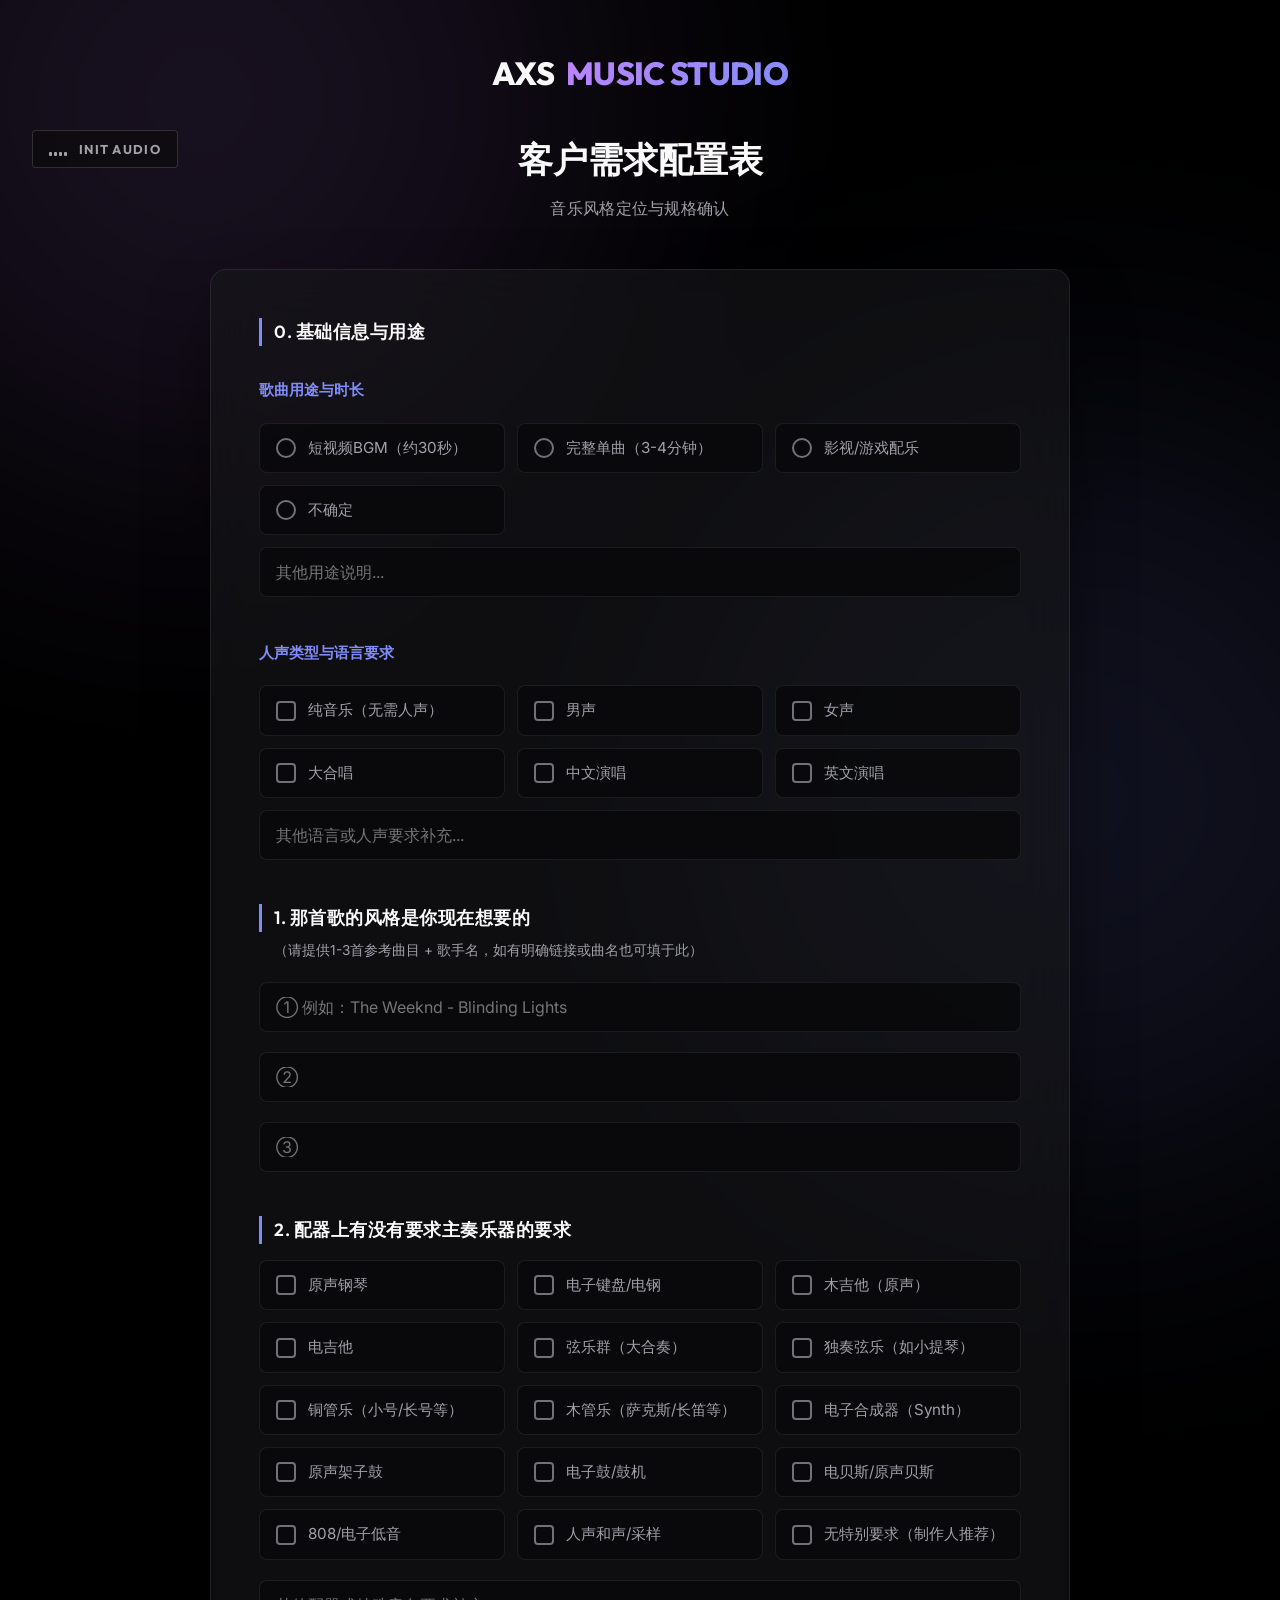
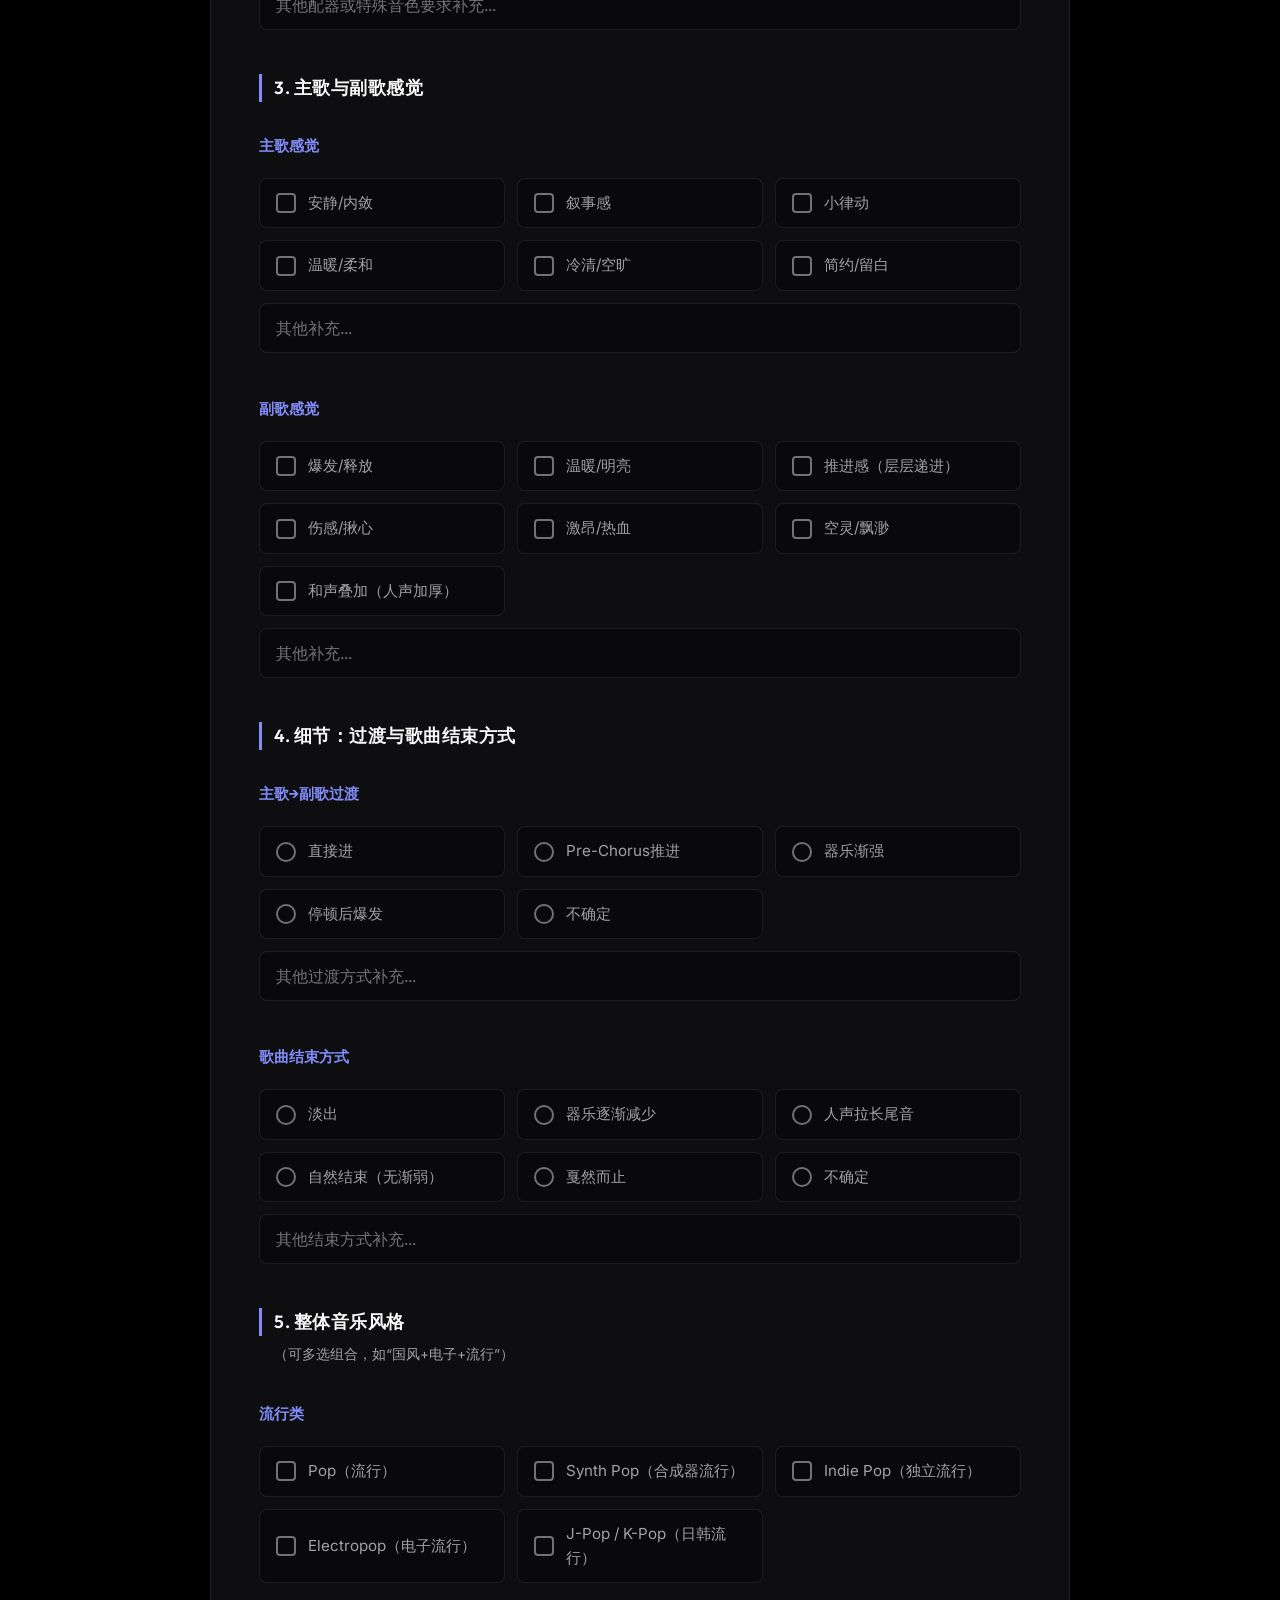
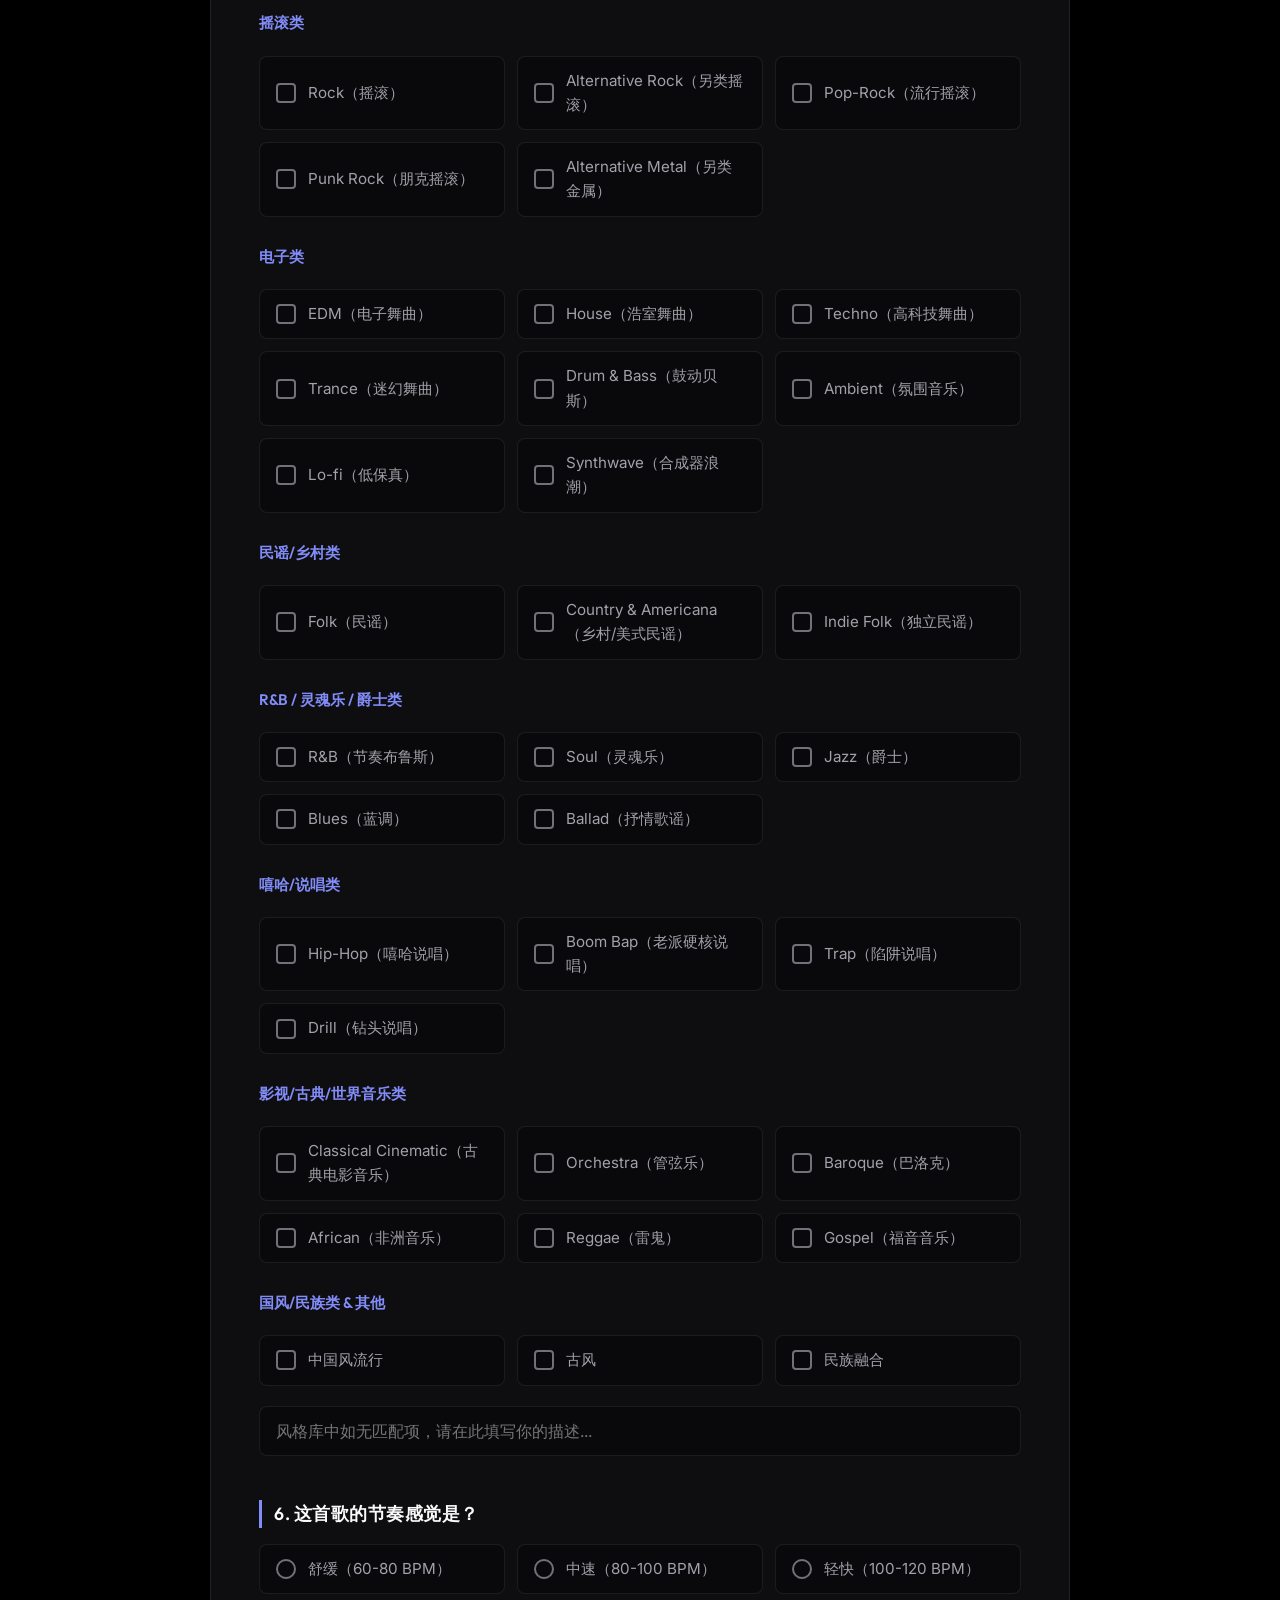
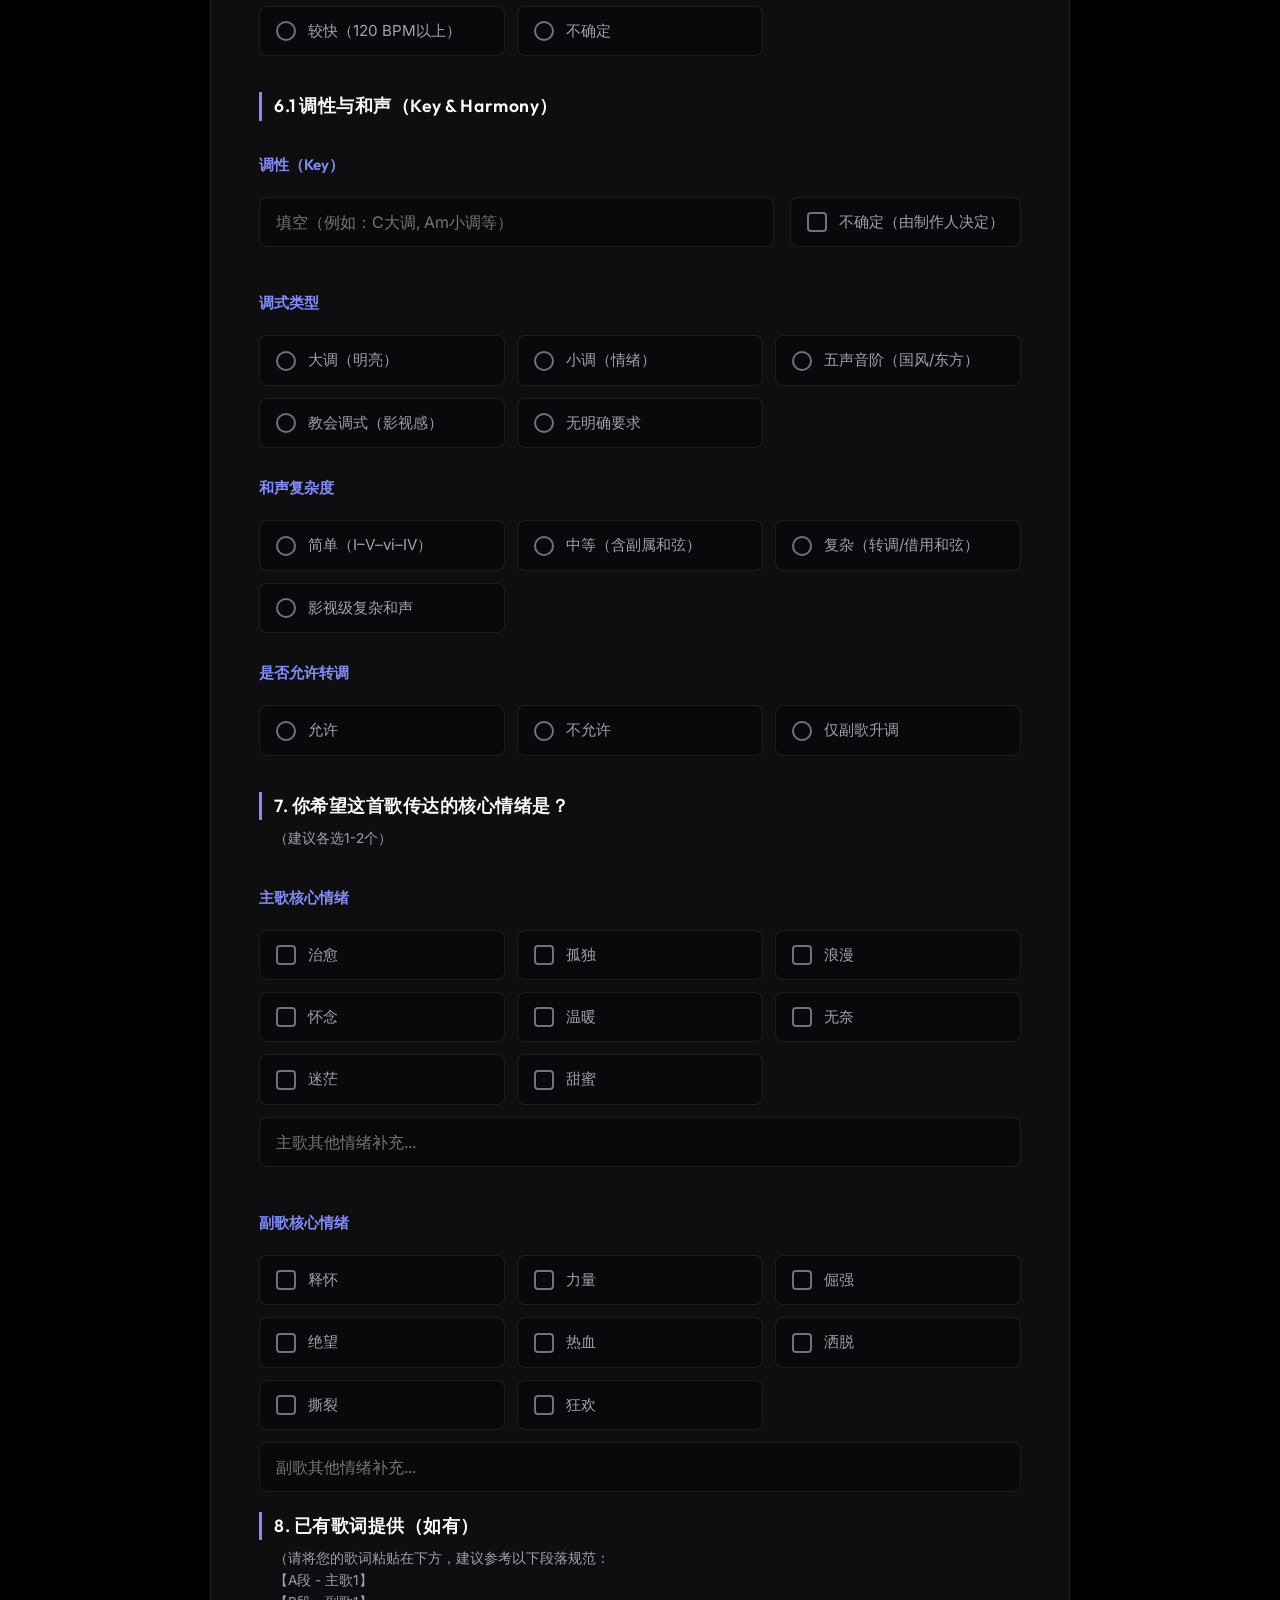
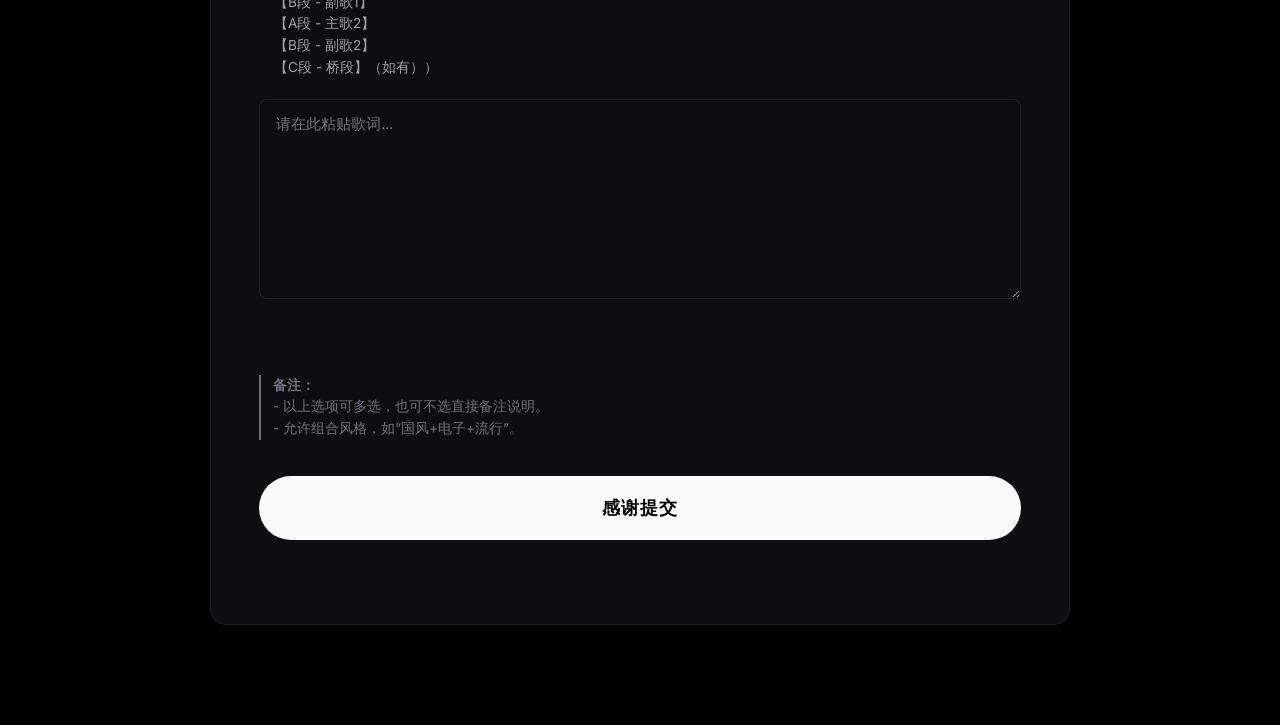
==== AXS_Demand_WebForm/index.html @ 1347c430 "feat(web/engine): full refactor of demand webform with mailto & add reverse engine dashboard" ====
<!DOCTYPE html>
<html lang="zh-CN">
<head>
    <meta charset="UTF-8">
    <meta name="viewport" content="width=device-width, initial-scale=1.0">
    <title>AXS MUSIC STUDIO - 音乐风格定位问卷</title>
    <link rel="preconnect" href="https://fonts.googleapis.com">
    <link rel="preconnect" href="https://fonts.gstatic.com" crossorigin>
    <link href="https://fonts.googleapis.com/css2?family=Inter:wght@300;400;500;600&family=Outfit:wght@300;400;600;800&family=JetBrains+Mono:wght@400;500&display=swap" rel="stylesheet">
    <link rel="stylesheet" href="css/style.css">
</head>
<body>

    <!-- 极客风音频控制中枢 -->
    <div id="audio-controller" class="audio-widget muted">
        <div class="audio-bars">
            <span class="bar"></span>
            <span class="bar"></span>
            <span class="bar"></span>
            <span class="bar"></span>
        </div>
        <div class="audio-text">INIT AUDIO</div>
        <audio id="bgm" loop>
            <source src="assets/audio/BGM.mp3" type="audio/mpeg">
        </audio>
    </div>

    <div class="container">
        <!-- 置顶特效 Logo -->
        <div class="top-logo">AXS <span>MUSIC STUDIO</span></div>

        <header class="form-header">
            <h2>客户需求配置表</h2>
            <p>音乐风格定位与规格确认</p>
        </header>

        <form id="music-questionnaire" class="glass-panel">

            <!-- 0. 基础信息与用途 -->
            <div class="form-group">
                <label class="section-question">0. 基础信息与用途</label>
                
                <div class="sub-category">歌曲用途与时长</div>
                <div class="options-grid">
                    <label class="option-label"><input type="radio" name="usage" value="短视频BGM（约30秒）">短视频BGM（约30秒）</label>
                    <label class="option-label"><input type="radio" name="usage" value="完整流行单曲（3-4分钟）">完整单曲（3-4分钟）</label>
                    <label class="option-label"><input type="radio" name="usage" value="影视/游戏配乐">影视/游戏配乐</label>
                    <label class="option-label"><input type="radio" name="usage" value="不确定">不确定</label>
                </div>
                <input type="text" id="usage_other" placeholder="其他用途说明..." style="margin-bottom: 16px;">

                <div class="sub-category">人声类型与语言要求</div>
                <div class="options-grid">
                    <label class="option-label"><input type="checkbox" name="vocal_type" value="纯音乐（无需人声）">纯音乐（无需人声）</label>
                    <label class="option-label"><input type="checkbox" name="vocal_type" value="男声">男声</label>
                    <label class="option-label"><input type="checkbox" name="vocal_type" value="女声">女声</label>
                    <label class="option-label"><input type="checkbox" name="vocal_type" value="大合唱">大合唱</label>
                    <label class="option-label"><input type="checkbox" name="vocal_type" value="中文演唱">中文演唱</label>
                    <label class="option-label"><input type="checkbox" name="vocal_type" value="英文演唱">英文演唱</label>
                </div>
                <input type="text" id="vocal_other" placeholder="其他语言或人声要求补充...">
            </div>

            <!-- 1. 参考曲目 (想要的风格) -->
            <div class="form-group">
                <label class="section-question">1. 那首歌的风格是你现在想要的</label>
                <div class="question-subtext">（请提供1-3首参考曲目 + 歌手名，如有明确链接或曲名也可填于此）</div>
                <input type="text" id="ref_style_1" placeholder="① 例如：The Weeknd - Blinding Lights">
                <input type="text" id="ref_style_2" placeholder="②">
                <input type="text" id="ref_style_3" placeholder="③">
            </div>

            <!-- 2. 主奏乐器 -->
            <div class="form-group">
                <label class="section-question">2. 配器上有没有要求主奏乐器的要求</label>
                <div class="options-grid">
                    <label class="option-label"><input type="checkbox" name="instrument" value="原声钢琴">原声钢琴</label>
                    <label class="option-label"><input type="checkbox" name="instrument" value="电子键盘/电钢">电子键盘/电钢</label>
                    <label class="option-label"><input type="checkbox" name="instrument" value="木吉他（原声）">木吉他（原声）</label>
                    <label class="option-label"><input type="checkbox" name="instrument" value="电吉他">电吉他</label>
                    <label class="option-label"><input type="checkbox" name="instrument" value="弦乐群（大合奏）">弦乐群（大合奏）</label>
                    <label class="option-label"><input type="checkbox" name="instrument" value="独奏弦乐（如小提琴）">独奏弦乐（如小提琴）</label>
                    <label class="option-label"><input type="checkbox" name="instrument" value="铜管乐（小号/长号等）">铜管乐（小号/长号等）</label>
                    <label class="option-label"><input type="checkbox" name="instrument" value="木管乐（萨克斯/长笛等）">木管乐（萨克斯/长笛等）</label>
                    <label class="option-label"><input type="checkbox" name="instrument" value="电子合成器（Synth）">电子合成器（Synth）</label>
                    <label class="option-label"><input type="checkbox" name="instrument" value="原声架子鼓">原声架子鼓</label>
                    <label class="option-label"><input type="checkbox" name="instrument" value="电子鼓/鼓机">电子鼓/鼓机</label>
                    <label class="option-label"><input type="checkbox" name="instrument" value="电贝斯/原声贝斯">电贝斯/原声贝斯</label>
                    <label class="option-label"><input type="checkbox" name="instrument" value="808/电子低音">808/电子低音</label>
                    <label class="option-label"><input type="checkbox" name="instrument" value="人声和声/采样">人声和声/采样</label>
                    <label class="option-label"><input type="checkbox" name="instrument" value="无特别要求（制作人推荐）">无特别要求（制作人推荐）</label>
                </div>
                <input type="text" id="instrument_other" placeholder="其他配器或特殊音色要求补充..." style="margin-top: 8px;">
            </div>

            <!-- 3. 结构与段落处理 -->
            <div class="form-group">
                <label class="section-question">3. 主歌与副歌感觉</label>
                
                <div class="sub-category">主歌感觉</div>
                <div class="options-grid">
                    <label class="option-label"><input type="checkbox" name="verse_vibe" value="安静/内敛">安静/内敛</label>
                    <label class="option-label"><input type="checkbox" name="verse_vibe" value="叙事感">叙事感</label>
                    <label class="option-label"><input type="checkbox" name="verse_vibe" value="小律动">小律动</label>
                    <label class="option-label"><input type="checkbox" name="verse_vibe" value="温暖/柔和">温暖/柔和</label>
                    <label class="option-label"><input type="checkbox" name="verse_vibe" value="冷清/空旷">冷清/空旷</label>
                    <label class="option-label"><input type="checkbox" name="verse_vibe" value="简约/留白">简约/留白</label>
                </div>
                <input type="text" id="verse_other" placeholder="其他补充..." style="margin-bottom: 16px;">

                <div class="sub-category">副歌感觉</div>
                <div class="options-grid">
                    <label class="option-label"><input type="checkbox" name="chorus_vibe" value="爆发/释放">爆发/释放</label>
                    <label class="option-label"><input type="checkbox" name="chorus_vibe" value="温暖/明亮">温暖/明亮</label>
                    <label class="option-label"><input type="checkbox" name="chorus_vibe" value="推进感（层层递进）">推进感（层层递进）</label>
                    <label class="option-label"><input type="checkbox" name="chorus_vibe" value="伤感/揪心">伤感/揪心</label>
                    <label class="option-label"><input type="checkbox" name="chorus_vibe" value="激昂/热血">激昂/热血</label>
                    <label class="option-label"><input type="checkbox" name="chorus_vibe" value="空灵/飘渺">空灵/飘渺</label>
                    <label class="option-label"><input type="checkbox" name="chorus_vibe" value="和声叠加（人声加厚）">和声叠加（人声加厚）</label>
                </div>
                <input type="text" id="chorus_other" placeholder="其他补充...">
            </div>

            <!-- 4. 过渡与结束方式 -->
            <div class="form-group">
                <label class="section-question">4. 细节：过渡与歌曲结束方式</label>
                
                <div class="sub-category">主歌→副歌过渡</div>
                <div class="options-grid">
                    <label class="option-label"><input type="radio" name="transition_vibe" value="直接进">直接进</label>
                    <label class="option-label"><input type="radio" name="transition_vibe" value="Pre-Chorus推进">Pre-Chorus推进</label>
                    <label class="option-label"><input type="radio" name="transition_vibe" value="器乐渐强">器乐渐强</label>
                    <label class="option-label"><input type="radio" name="transition_vibe" value="停顿后爆发">停顿后爆发</label>
                    <label class="option-label"><input type="radio" name="transition_vibe" value="不确定">不确定</label>
                </div>
                <input type="text" id="transition_other" placeholder="其他过渡方式补充..." style="margin-bottom: 16px;">

                <div class="sub-category">歌曲结束方式</div>
                <div class="options-grid">
                    <label class="option-label"><input type="radio" name="ending_vibe" value="淡出">淡出</label>
                    <label class="option-label"><input type="radio" name="ending_vibe" value="器乐逐渐减少">器乐逐渐减少</label>
                    <label class="option-label"><input type="radio" name="ending_vibe" value="人声拉长尾音">人声拉长尾音</label>
                    <label class="option-label"><input type="radio" name="ending_vibe" value="自然结束（无渐弱）">自然结束（无渐弱）</label>
                    <label class="option-label"><input type="radio" name="ending_vibe" value="戛然而止">戛然而止</label>
                    <label class="option-label"><input type="radio" name="ending_vibe" value="不确定">不确定</label>
                </div>
                <input type="text" id="ending_other" placeholder="其他结束方式补充...">
            </div>



            <!-- 5. 整体音乐风格 -->
            <div class="form-group">
                <label class="section-question">5. 整体音乐风格</label>
                <div class="question-subtext">（可多选组合，如“国风+电子+流行”）</div>
                
                <div class="sub-category">流行类</div>
                <div class="options-grid">
                    <label class="option-label"><input type="checkbox" name="genre" value="Pop（流行）">Pop（流行）</label>
                    <label class="option-label"><input type="checkbox" name="genre" value="Synth Pop（合成器流行）">Synth Pop（合成器流行）</label>
                    <label class="option-label"><input type="checkbox" name="genre" value="Indie Pop（独立流行）">Indie Pop（独立流行）</label>
                    <label class="option-label"><input type="checkbox" name="genre" value="Electropop（电子流行）">Electropop（电子流行）</label>
                    <label class="option-label"><input type="checkbox" name="genre" value="J-Pop / K-Pop（日韩流行）">J-Pop / K-Pop（日韩流行）</label>
                </div>

                <div class="sub-category">摇滚类</div>
                <div class="options-grid">
                    <label class="option-label"><input type="checkbox" name="genre" value="Rock（摇滚）">Rock（摇滚）</label>
                    <label class="option-label"><input type="checkbox" name="genre" value="Alternative Rock（另类摇滚）">Alternative Rock（另类摇滚）</label>
                    <label class="option-label"><input type="checkbox" name="genre" value="Pop-Rock（流行摇滚）">Pop-Rock（流行摇滚）</label>
                    <label class="option-label"><input type="checkbox" name="genre" value="Punk Rock（朋克摇滚）">Punk Rock（朋克摇滚）</label>
                    <label class="option-label"><input type="checkbox" name="genre" value="Alternative Metal（另类金属）">Alternative Metal（另类金属）</label>
                </div>

                <div class="sub-category">电子类</div>
                <div class="options-grid">
                    <label class="option-label"><input type="checkbox" name="genre" value="EDM（电子舞曲）">EDM（电子舞曲）</label>
                    <label class="option-label"><input type="checkbox" name="genre" value="House（浩室舞曲）">House（浩室舞曲）</label>
                    <label class="option-label"><input type="checkbox" name="genre" value="Techno（高科技舞曲）">Techno（高科技舞曲）</label>
                    <label class="option-label"><input type="checkbox" name="genre" value="Trance（迷幻舞曲）">Trance（迷幻舞曲）</label>
                    <label class="option-label"><input type="checkbox" name="genre" value="Drum & Bass（鼓动贝斯）">Drum & Bass（鼓动贝斯）</label>
                    <label class="option-label"><input type="checkbox" name="genre" value="Ambient（氛围音乐）">Ambient（氛围音乐）</label>
                    <label class="option-label"><input type="checkbox" name="genre" value="Lo-fi（低保真）">Lo-fi（低保真）</label>
                    <label class="option-label"><input type="checkbox" name="genre" value="Synthwave（合成器浪潮）">Synthwave（合成器浪潮）</label>
                </div>

                <div class="sub-category">民谣/乡村类</div>
                <div class="options-grid">
                    <label class="option-label"><input type="checkbox" name="genre" value="Folk（民谣）">Folk（民谣）</label>
                    <label class="option-label"><input type="checkbox" name="genre" value="Country & Americana（乡村/美式民谣）">Country & Americana（乡村/美式民谣）</label>
                    <label class="option-label"><input type="checkbox" name="genre" value="Indie Folk（独立民谣）">Indie Folk（独立民谣）</label>
                </div>

                <div class="sub-category">R&B / 灵魂乐 / 爵士类</div>
                <div class="options-grid">
                    <label class="option-label"><input type="checkbox" name="genre" value="R&B（节奏布鲁斯）">R&B（节奏布鲁斯）</label>
                    <label class="option-label"><input type="checkbox" name="genre" value="Soul（灵魂乐）">Soul（灵魂乐）</label>
                    <label class="option-label"><input type="checkbox" name="genre" value="Jazz（爵士）">Jazz（爵士）</label>
                    <label class="option-label"><input type="checkbox" name="genre" value="Blues（蓝调）">Blues（蓝调）</label>
                    <label class="option-label"><input type="checkbox" name="genre" value="Ballad（抒情歌谣）">Ballad（抒情歌谣）</label>
                </div>

                <div class="sub-category">嘻哈/说唱类</div>
                <div class="options-grid">
                    <label class="option-label"><input type="checkbox" name="genre" value="Hip-Hop（嘻哈说唱）">Hip-Hop（嘻哈说唱）</label>
                    <label class="option-label"><input type="checkbox" name="genre" value="Boom Bap（老派硬核说唱）">Boom Bap（老派硬核说唱）</label>
                    <label class="option-label"><input type="checkbox" name="genre" value="Trap（陷阱说唱）">Trap（陷阱说唱）</label>
                    <label class="option-label"><input type="checkbox" name="genre" value="Drill（钻头说唱）">Drill（钻头说唱）</label>
                </div>

                <div class="sub-category">影视/古典/世界音乐类</div>
                <div class="options-grid">
                    <label class="option-label"><input type="checkbox" name="genre" value="Classical Cinematic（古典电影音乐）">Classical Cinematic（古典电影音乐）</label>
                    <label class="option-label"><input type="checkbox" name="genre" value="Orchestra（管弦乐）">Orchestra（管弦乐）</label>
                    <label class="option-label"><input type="checkbox" name="genre" value="Baroque（巴洛克）">Baroque（巴洛克）</label>
                    <label class="option-label"><input type="checkbox" name="genre" value="African（非洲音乐）">African（非洲音乐）</label>
                    <label class="option-label"><input type="checkbox" name="genre" value="Reggae（雷鬼）">Reggae（雷鬼）</label>
                    <label class="option-label"><input type="checkbox" name="genre" value="Gospel（福音音乐）">Gospel（福音音乐）</label>
                </div>

                <div class="sub-category">国风/民族类 & 其他</div>
                <div class="options-grid">
                    <label class="option-label"><input type="checkbox" name="genre" value="中国风流行">中国风流行</label>
                    <label class="option-label"><input type="checkbox" name="genre" value="古风">古风</label>
                    <label class="option-label"><input type="checkbox" name="genre" value="民族融合">民族融合</label>
                </div>
                <input type="text" id="genre_other" placeholder="风格库中如无匹配项，请在此填写你的描述..." style="margin-top: 8px;">
            </div>

            <!-- 6. 节奏感觉 -->
            <div class="form-group">
                <label class="section-question">6. 这首歌的节奏感觉是？</label>
                <div class="options-grid">
                    <label class="option-label"><input type="radio" name="tempo" value="舒缓（60-80 BPM）">舒缓（60-80 BPM）</label>
                    <label class="option-label"><input type="radio" name="tempo" value="中速（80-100 BPM）">中速（80-100 BPM）</label>
                    <label class="option-label"><input type="radio" name="tempo" value="轻快（100-120 BPM）">轻快（100-120 BPM）</label>
                    <label class="option-label"><input type="radio" name="tempo" value="较快（120 BPM以上）">较快（120 BPM以上）</label>
                    <label class="option-label"><input type="radio" name="tempo" value="不确定">不确定</label>
                </div>
            </div>

            <!-- 6.1 调性与和声 -->
            <div class="form-group">
                <label class="section-question">6.1 调性与和声（Key & Harmony）</label>
                
                <div class="sub-category">调性（Key）</div>
                <div style="display: flex; gap: 16px; align-items: center; margin-bottom: 16px; flex-wrap: wrap;">
                    <input type="text" id="key_input" placeholder="填空（例如：C大调, Am小调等）" style="flex: 1; min-width: 200px; margin-bottom: 0;">
                    <label class="option-label" style="margin-bottom: 0; white-space: nowrap;"><input type="checkbox" id="key_unknown" value="不确定（由制作人决定）">不确定（由制作人决定）</label>
                </div>

                <div class="sub-category">调式类型</div>
                <div class="options-grid">
                    <label class="option-label"><input type="radio" name="mode_type" value="大调（明亮）">大调（明亮）</label>
                    <label class="option-label"><input type="radio" name="mode_type" value="小调（情绪）">小调（情绪）</label>
                    <label class="option-label"><input type="radio" name="mode_type" value="五声音阶（国风/东方）">五声音阶（国风/东方）</label>
                    <label class="option-label"><input type="radio" name="mode_type" value="教会调式（影视感）">教会调式（影视感）</label>
                    <label class="option-label"><input type="radio" name="mode_type" value="无明确要求">无明确要求</label>
                </div>

                <div class="sub-category">和声复杂度</div>
                <div class="options-grid">
                    <label class="option-label"><input type="radio" name="harmony_complex" value="简单（I–V–vi–IV）">简单（I–V–vi–IV）</label>
                    <label class="option-label"><input type="radio" name="harmony_complex" value="中等（含副属和弦）">中等（含副属和弦）</label>
                    <label class="option-label"><input type="radio" name="harmony_complex" value="复杂（转调/借用和弦）">复杂（转调/借用和弦）</label>
                    <label class="option-label"><input type="radio" name="harmony_complex" value="影视级复杂和声">影视级复杂和声</label>
                </div>

                <div class="sub-category">是否允许转调</div>
                <div class="options-grid">
                    <label class="option-label"><input type="radio" name="modulation" value="允许">允许</label>
                    <label class="option-label"><input type="radio" name="modulation" value="不允许">不允许</label>
                    <label class="option-label"><input type="radio" name="modulation" value="仅副歌升调">仅副歌升调</label>
                </div>
            </div>

            <!-- 7. 核心情绪 -->
            <div class="form-group">
                <label class="section-question">7. 你希望这首歌传达的核心情绪是？</label>
                <div class="question-subtext">（建议各选1-2个）</div>
                
                <div class="sub-category">主歌核心情绪</div>
                <div class="options-grid">
                    <label class="option-label"><input type="checkbox" name="verse_emotion" value="治愈">治愈</label>
                    <label class="option-label"><input type="checkbox" name="verse_emotion" value="孤独">孤独</label>
                    <label class="option-label"><input type="checkbox" name="verse_emotion" value="浪漫">浪漫</label>
                    <label class="option-label"><input type="checkbox" name="verse_emotion" value="怀念">怀念</label>
                    <label class="option-label"><input type="checkbox" name="verse_emotion" value="温暖">温暖</label>
                    <label class="option-label"><input type="checkbox" name="verse_emotion" value="无奈">无奈</label>
                    <label class="option-label"><input type="checkbox" name="verse_emotion" value="迷茫">迷茫</label>
                    <label class="option-label"><input type="checkbox" name="verse_emotion" value="甜蜜">甜蜜</label>
                </div>
                <input type="text" id="verse_emotion_other" placeholder="主歌其他情绪补充..." style="margin-bottom: 16px;">

                <div class="sub-category">副歌核心情绪</div>
                <div class="options-grid">
                    <label class="option-label"><input type="checkbox" name="chorus_emotion" value="释怀">释怀</label>
                    <label class="option-label"><input type="checkbox" name="chorus_emotion" value="力量">力量</label>
                    <label class="option-label"><input type="checkbox" name="chorus_emotion" value="倔强">倔强</label>
                    <label class="option-label"><input type="checkbox" name="chorus_emotion" value="绝望">绝望</label>
                    <label class="option-label"><input type="checkbox" name="chorus_emotion" value="热血">热血</label>
                    <label class="option-label"><input type="checkbox" name="chorus_emotion" value="洒脱">洒脱</label>
                    <label class="option-label"><input type="checkbox" name="chorus_emotion" value="撕裂">撕裂</label>
                    <label class="option-label"><input type="checkbox" name="chorus_emotion" value="狂欢">狂欢</label>
                </div>
                <input type="text" id="chorus_emotion_other" placeholder="副歌其他情绪补充...">
            
            <!-- 8. 提供歌词 -->
            <div class="form-group">
                <label class="section-question">8. 已有歌词提供（如有）</label>
                <div class="question-subtext">
                    （请将您的歌词粘贴在下方，建议参考以下段落规范：<br>
                    【A段 - 主歌1】<br>
                    【B段 - 副歌1】<br>
                    【A段 - 主歌2】<br>
                    【B段 - 副歌2】<br>
                    【C段 - 桥段】（如有））
                </div>
                <textarea id="lyrics_full" placeholder="请在此粘贴歌词..." style="width: 100%; background: var(--surface-light); border: 1px solid var(--hairline); color: var(--text-primary); padding: 12px 16px; border-radius: 8px; margin-bottom: 12px; font-family: inherit; font-size: 0.95rem; resize: vertical; min-height: 200px; line-height: 1.6;"></textarea>
            </div>



            <!-- 备注说明文字 -->
            <div style="font-size: 0.85rem; color: var(--text-muted); margin-top: 16px; border-left: 2px solid var(--text-muted); padding-left: 12px;">
                <strong>备注：</strong><br>
                - 以上选项可多选，也可不选直接备注说明。<br>
                - 允许组合风格，如“国风+电子+流行”。
            </div>

            <!-- 输出区域 -->
            <button type="button" class="submit-btn" onclick="submitForm()">感谢提交</button>
            
            <div class="output-console" id="console">
                <div class="console-header">
                    <div class="console-title">REQUIREMENT_DATA.md</div>
                    <button type="button" class="copy-btn" onclick="copyToClipboard()">COPY DATA</button>
                </div>
                <div class="console-code" id="codeOutput"></div>
            </div>
            
        </form>
    </div>

    <script src="js/app.js"></script>
</body>
</html>
---- AXS_Demand_WebForm/css/style.css ----
:root {
            /* AXS Cinematic Dark Theme Tokens */
            --canvas: #09090b;
            --canvas-deep: #000000;
            --surface-card: rgba(24, 24, 27, 0.6);
            --surface-input: rgba(9, 9, 11, 0.8);
            
            --accent: #818cf8;
            --accent-glow: rgba(129, 140, 248, 0.2);
            --accent-gradient: linear-gradient(135deg, #c084fc, #818cf8);
            
            --text-primary: #fafafa;
            --text-secondary: #a1a1aa;
            --text-muted: #71717a;
            
            --hairline: rgba(255, 255, 255, 0.08);
            --hairline-strong: rgba(255, 255, 255, 0.15);
            
            --radius-md: 8px;
            --radius-lg: 16px;
            --radius-pill: 9999px;
            
            --font-display: 'Outfit', sans-serif;
            --font-body: 'Inter', sans-serif;
            --font-mono: 'JetBrains Mono', monospace;
        }

        * { box-sizing: border-box; margin: 0; padding: 0; }

        body {
            background-color: var(--canvas-deep);
            color: var(--text-primary);
            font-family: var(--font-body);
            line-height: 1.6;
            min-height: 100vh;
            display: flex;
            flex-direction: column;
            align-items: center;
            position: relative;
            margin: 0;
            padding: 48px 20px 100px 20px;
            overflow-x: hidden;
        }

        /* 置顶特效 Logo */
        .top-logo {
            font-family: var(--font-display);
            font-size: 2rem;
            font-weight: 800;
            color: var(--text-primary);
            letter-spacing: -0.02em;
            display: flex;
            align-items: center;
            justify-content: center;
            gap: 12px;
            margin-bottom: 32px;
            cursor: default;
            position: relative;
            animation: subtle-glitch 5s infinite;
        }
        
        @keyframes subtle-glitch {
            0%, 90%, 100% { text-shadow: 0 0 0 rgba(0,255,255,0), 0 0 0 rgba(255,0,0,0); transform: translate(0, 0); }
            92% { text-shadow: 2px 0 0 rgba(0,255,255,0.7), -2px 0 0 rgba(255,0,0,0.7); transform: translate(-1px, 0); }
            95% { text-shadow: -2px 0 0 rgba(0,255,255,0.7), 2px 0 0 rgba(255,0,0,0.7); transform: translate(1px, 0); }
            98% { text-shadow: 2px 0 0 rgba(0,255,255,0.7), -2px 0 0 rgba(255,0,0,0.7); transform: translate(-1px, 0); }
        }

        .top-logo span {
            background: var(--accent-gradient);
            -webkit-background-clip: text;
            -webkit-text-fill-color: transparent;
        }

        /* 赛博极光背景氛围装饰 */
        body::before, body::after {
            content: '';
            position: fixed;
            width: 800px;
            height: 800px;
            border-radius: 50%;
            filter: blur(140px);
            z-index: 0;
            opacity: 0.12;
            pointer-events: none;
        }
        body::before {
            top: -300px; left: -200px;
            background: #c084fc;
        }
        body::after {
            bottom: -300px; right: -200px;
            background: #818cf8;
        }

        .container {
            width: 100%;
            max-width: 860px;
            position: relative;
            z-index: 10;
            display: flex;
            flex-direction: column;
        }

        .form-header {
            text-align: center;
            margin-bottom: 48px;
        }
        .form-header h2 {
            font-family: var(--font-display);
            font-size: 2.2rem;
            font-weight: 800;
            margin-bottom: 8px;
            color: var(--text-primary);
        }
        .form-header p {
            color: var(--text-secondary);
            font-size: 1rem;
            letter-spacing: 0.02em;
        }

        .glass-panel {
            background: var(--surface-card);
            backdrop-filter: blur(24px);
            -webkit-backdrop-filter: blur(24px);
            border: 1px solid var(--hairline);
            border-radius: var(--radius-lg);
            padding: 48px;
            box-shadow: 0 32px 64px rgba(0, 0, 0, 0.4);
        }

        .form-group {
            display: flex;
            flex-direction: column;
            gap: 12px;
            margin-bottom: 36px;
        }

        label.section-question {
            font-family: var(--font-display);
            font-size: 1.1rem;
            font-weight: 600;
            color: var(--text-primary);
            letter-spacing: 0.03em;
            display: block;
            border-left: 3px solid var(--accent);
            padding-left: 12px;
            margin-bottom: 4px;
        }
        
        .question-subtext {
            font-size: 0.85rem;
            color: var(--text-secondary);
            margin-left: 15px;
            margin-top: -8px;
            margin-bottom: 8px;
        }

        .sub-category {
            font-family: var(--font-display);
            font-size: 0.95rem;
            color: var(--accent);
            margin-top: 16px;
            margin-bottom: 8px;
            font-weight: 600;
        }

        input[type="text"] {
            background: var(--surface-input);
            border: 1px solid var(--hairline);
            color: var(--text-primary);
            font-family: var(--font-body);
            font-size: 1rem;
            padding: 14px 16px;
            border-radius: var(--radius-md);
            outline: none;
            transition: all 0.2s ease;
            width: 100%;
            margin-bottom: 8px;
        }
        input[type="text"]:focus {
            border-color: var(--accent);
            box-shadow: 0 0 0 3px var(--accent-glow);
            background: #000;
        }

        /* Checkbox & Radio Grid */
        .options-grid {
            display: grid;
            grid-template-columns: repeat(auto-fill, minmax(200px, 1fr));
            gap: 12px;
        }

        .option-label {
            display: flex;
            align-items: center;
            gap: 12px;
            background: var(--surface-input);
            padding: 12px 16px;
            border-radius: var(--radius-md);
            border: 1px solid var(--hairline);
            cursor: pointer;
            transition: all 0.2s ease;
            color: var(--text-secondary);
            font-size: 0.95rem;
            user-select: none;
        }
        .option-label:hover {
            border-color: var(--hairline-strong);
            background: rgba(255,255,255,0.05);
            color: var(--text-primary);
        }
        .option-label input[type="checkbox"],
        .option-label input[type="radio"] {
            appearance: none;
            width: 20px;
            height: 20px;
            border: 2px solid var(--text-muted);
            border-radius: 4px;
            background: transparent;
            cursor: pointer;
            position: relative;
            transition: all 0.2s ease;
            flex-shrink: 0;
        }
        .option-label input[type="radio"] {
            border-radius: 50%;
        }
        .option-label input:checked {
            border-color: var(--accent);
            background: var(--accent);
            box-shadow: 0 0 10px var(--accent-glow);
        }
        .option-label input[type="checkbox"]:checked::after {
            content: '✓';
            position: absolute;
            color: var(--canvas-deep);
            font-size: 14px;
            font-weight: 800;
            top: 50%; left: 50%;
            transform: translate(-50%, -50%);
        }
        .option-label input[type="radio"]:checked::after {
            content: '';
            position: absolute;
            width: 8px; height: 8px;
            background: var(--canvas-deep);
            border-radius: 50%;
            top: 50%; left: 50%;
            transform: translate(-50%, -50%);
        }
        /* 当选中时，label本身的样式变亮 */
        .option-label:has(input:checked) {
            border-color: var(--accent);
            background: rgba(129, 140, 248, 0.05);
            color: var(--text-primary);
            font-weight: 500;
        }

        .submit-btn {
            width: 100%;
            background: var(--text-primary);
            color: var(--canvas-deep);
            font-family: var(--font-display);
            font-size: 1.1rem;
            font-weight: 600;
            text-transform: uppercase;
            letter-spacing: 0.05em;
            padding: 20px;
            border: none;
            border-radius: var(--radius-pill);
            cursor: pointer;
            transition: all 0.3s ease;
            margin-top: 24px;
        }
        .submit-btn:hover {
            transform: translateY(-2px);
            box-shadow: 0 10px 20px rgba(255, 255, 255, 0.1);
        }

        .output-console {
            margin-top: 32px;
            background: var(--canvas-deep);
            border: 1px solid var(--hairline-strong);
            border-radius: var(--radius-md);
            overflow: hidden;
            display: none;
            opacity: 0;
            transform: translateY(10px);
            transition: all 0.4s cubic-bezier(0.16, 1, 0.3, 1);
        }
        .output-console.visible {
            display: block;
            opacity: 1;
            transform: translateY(0);
        }

        .console-header {
            background: rgba(255,255,255,0.02);
            border-bottom: 1px solid var(--hairline);
            padding: 12px 16px;
            display: flex;
            justify-content: space-between;
            align-items: center;
        }
        .console-title {
            font-family: var(--font-mono);
            font-size: 0.8rem;
            color: var(--text-secondary);
            display: flex;
            align-items: center;
            gap: 8px;
        }
        .console-title::before {
            content: '';
            display: inline-block;
            width: 8px; height: 8px;
            background: var(--accent);
            border-radius: 50%;
            box-shadow: 0 0 8px var(--accent);
        }
        
        .copy-btn {
            background: transparent;
            border: 1px solid var(--hairline-strong);
            color: var(--text-secondary);
            font-family: var(--font-mono);
            font-size: 0.75rem;
            padding: 6px 12px;
            border-radius: 4px;
            cursor: pointer;
            transition: all 0.2s ease;
        }
        .copy-btn:hover {
            background: var(--text-primary);
            color: var(--canvas-deep);
            border-color: var(--text-primary);
        }

        .console-code {
            padding: 24px;
            font-family: var(--font-mono);
            font-size: 0.9rem;
            color: var(--accent);
            line-height: 1.7;
            white-space: pre-wrap;
            word-wrap: break-word;
        }

        @media (max-width: 768px) {
            body { padding: 24px 16px 80px 16px; }
            .top-logo { font-size: 1.5rem; margin-bottom: 24px; }
            .options-grid { grid-template-columns: 1fr; }
            .form-header h2 { font-size: 2rem; }
            .glass-panel { padding: 24px 16px; }
        }

/* 极客风悬浮音频控件 */
.audio-widget {
    position: fixed;
    top: 130px;
    left: 32px;
    z-index: 100;
    display: flex;
    align-items: center;
    gap: 12px;
    padding: 8px 16px;
    background: rgba(10, 10, 10, 0.6);
    border: 1px solid var(--hairline-strong);
    border-radius: 4px;
    backdrop-filter: blur(10px);
    cursor: pointer;
    transition: all 0.3s ease;
}

.audio-widget:hover {
    border-color: var(--accent);
    box-shadow: 0 0 15px rgba(0, 255, 255, 0.2);
}

.audio-text {
    font-family: var(--font-display);
    font-size: 0.8rem;
    font-weight: 700;
    letter-spacing: 0.1em;
    color: var(--text-secondary);
    transition: color 0.3s ease;
}

.audio-widget:not(.muted) .audio-text {
    color: var(--accent);
    text-shadow: 0 0 8px rgba(0, 255, 255, 0.5);
}

.audio-bars {
    display: flex;
    align-items: flex-end;
    gap: 2px;
    height: 14px;
}

.audio-bars .bar {
    width: 3px;
    height: 4px;
    background-color: var(--text-secondary);
    border-radius: 1px;
    transition: background-color 0.3s ease;
}

.audio-widget:not(.muted) .audio-bars .bar {
    background-color: var(--accent);
    animation: eq-bounce 1s infinite alternate ease-in-out;
}

.audio-widget:not(.muted) .audio-bars .bar:nth-child(1) { animation-delay: 0.1s; }
.audio-widget:not(.muted) .audio-bars .bar:nth-child(2) { animation-delay: 0.3s; }
.audio-widget:not(.muted) .audio-bars .bar:nth-child(3) { animation-delay: 0.0s; }
.audio-widget:not(.muted) .audio-bars .bar:nth-child(4) { animation-delay: 0.2s; }

@keyframes eq-bounce {
    0% { height: 4px; }
    100% { height: 14px; }
}

@media (max-width: 768px) {
    .audio-widget {
        top: 12px;
        left: 12px;
        right: auto;
        padding: 6px 10px;
    }
}
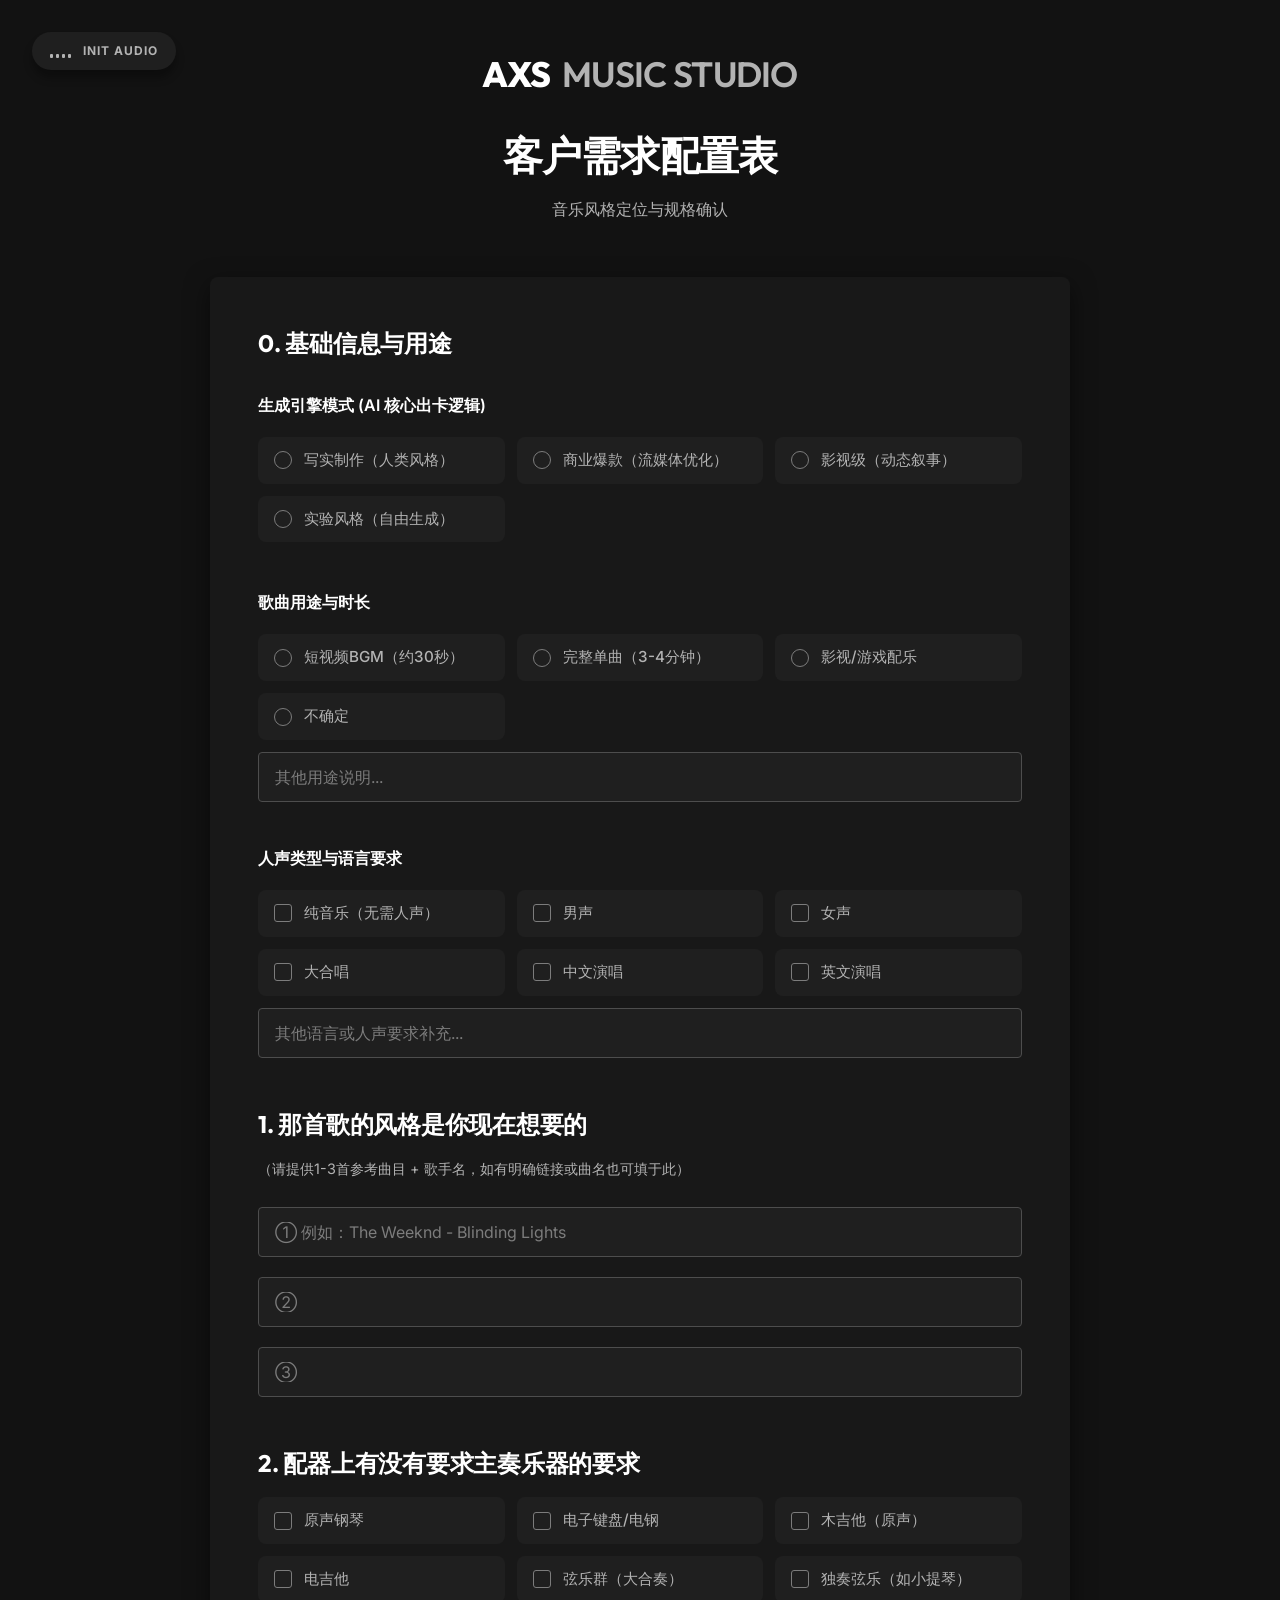
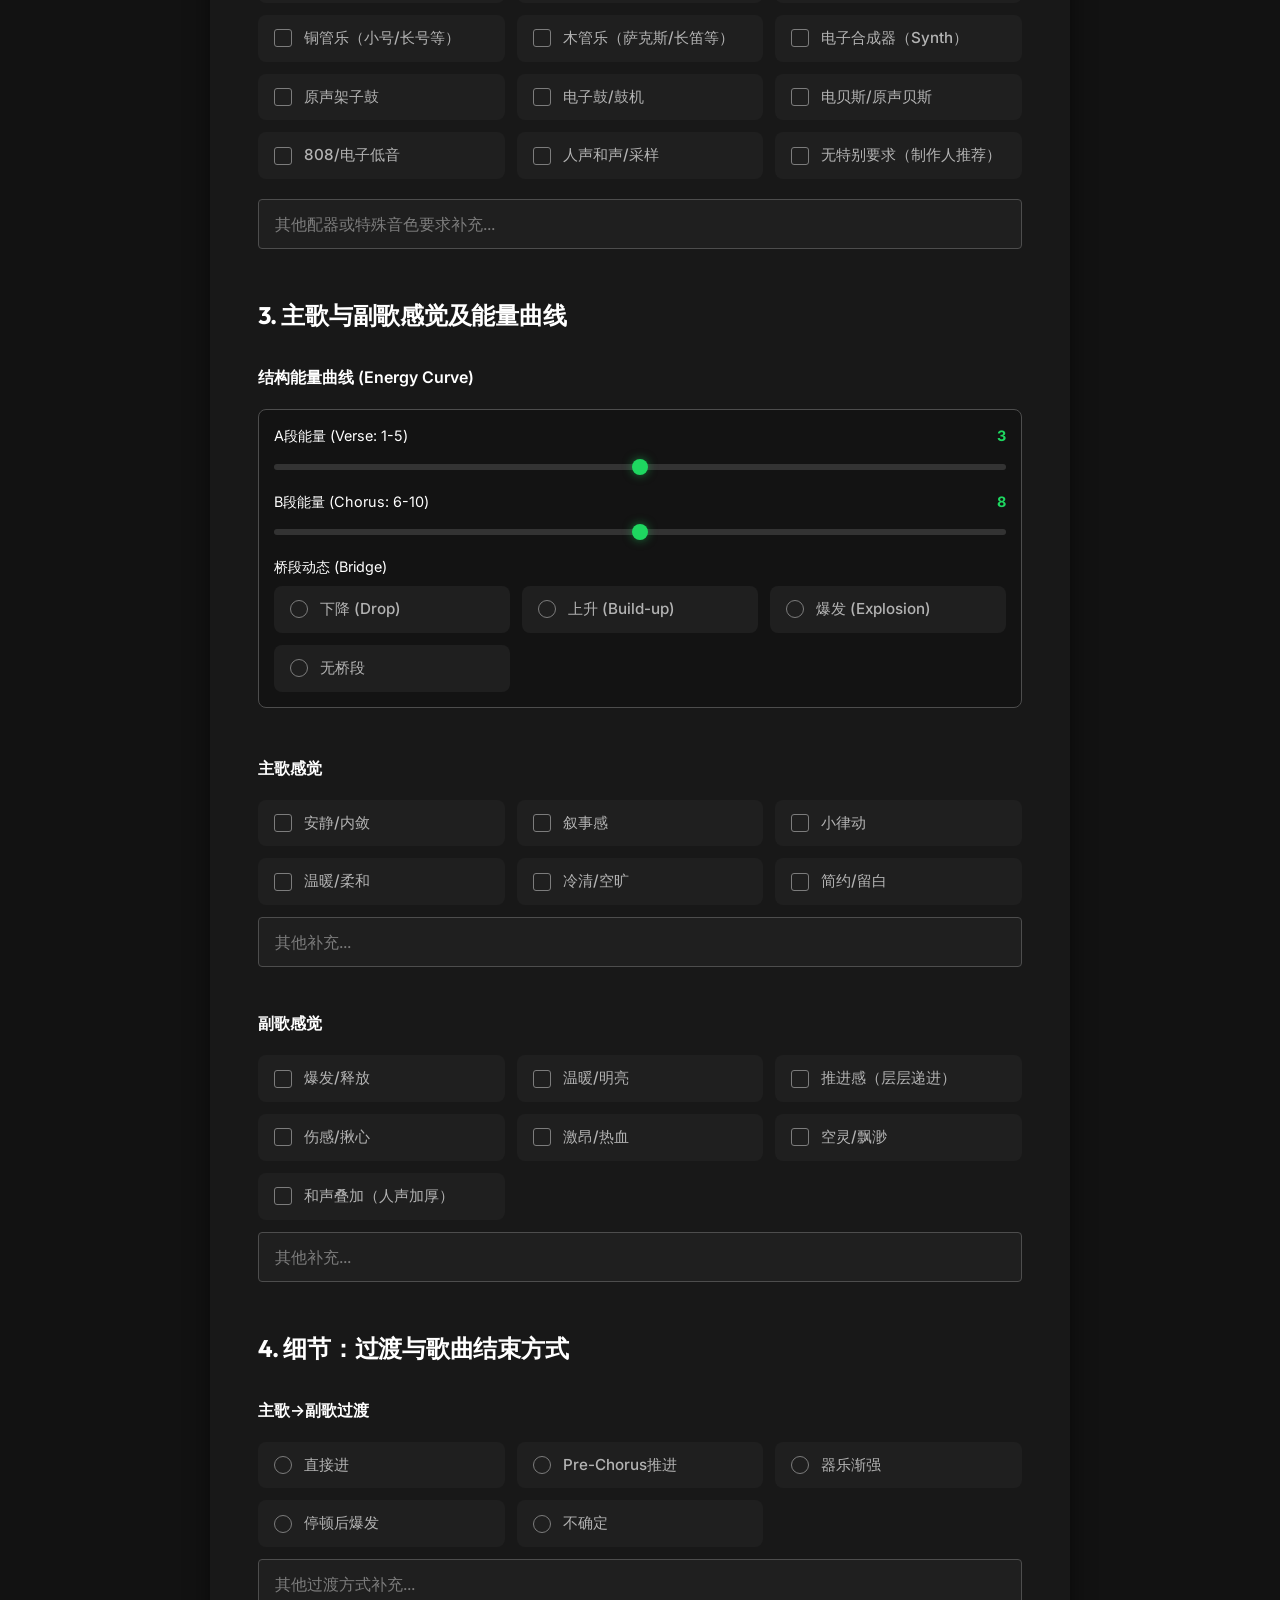
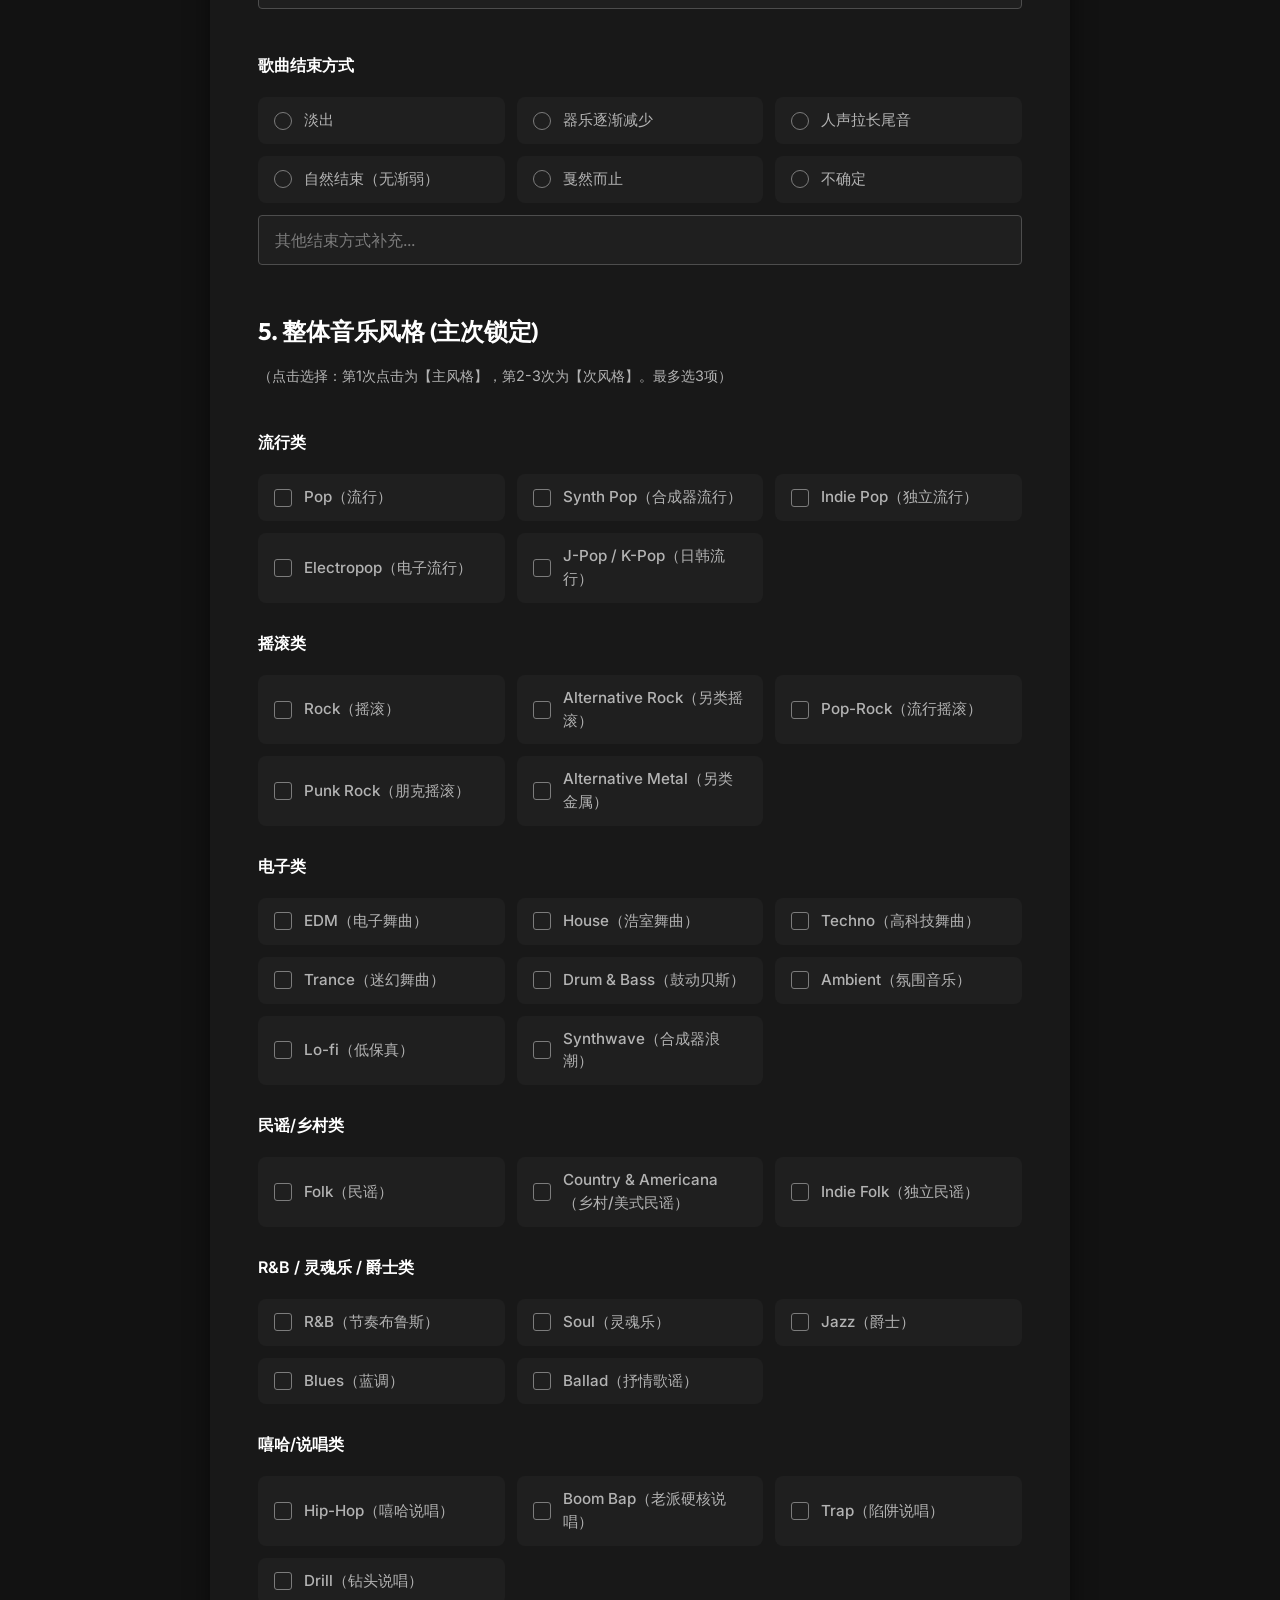
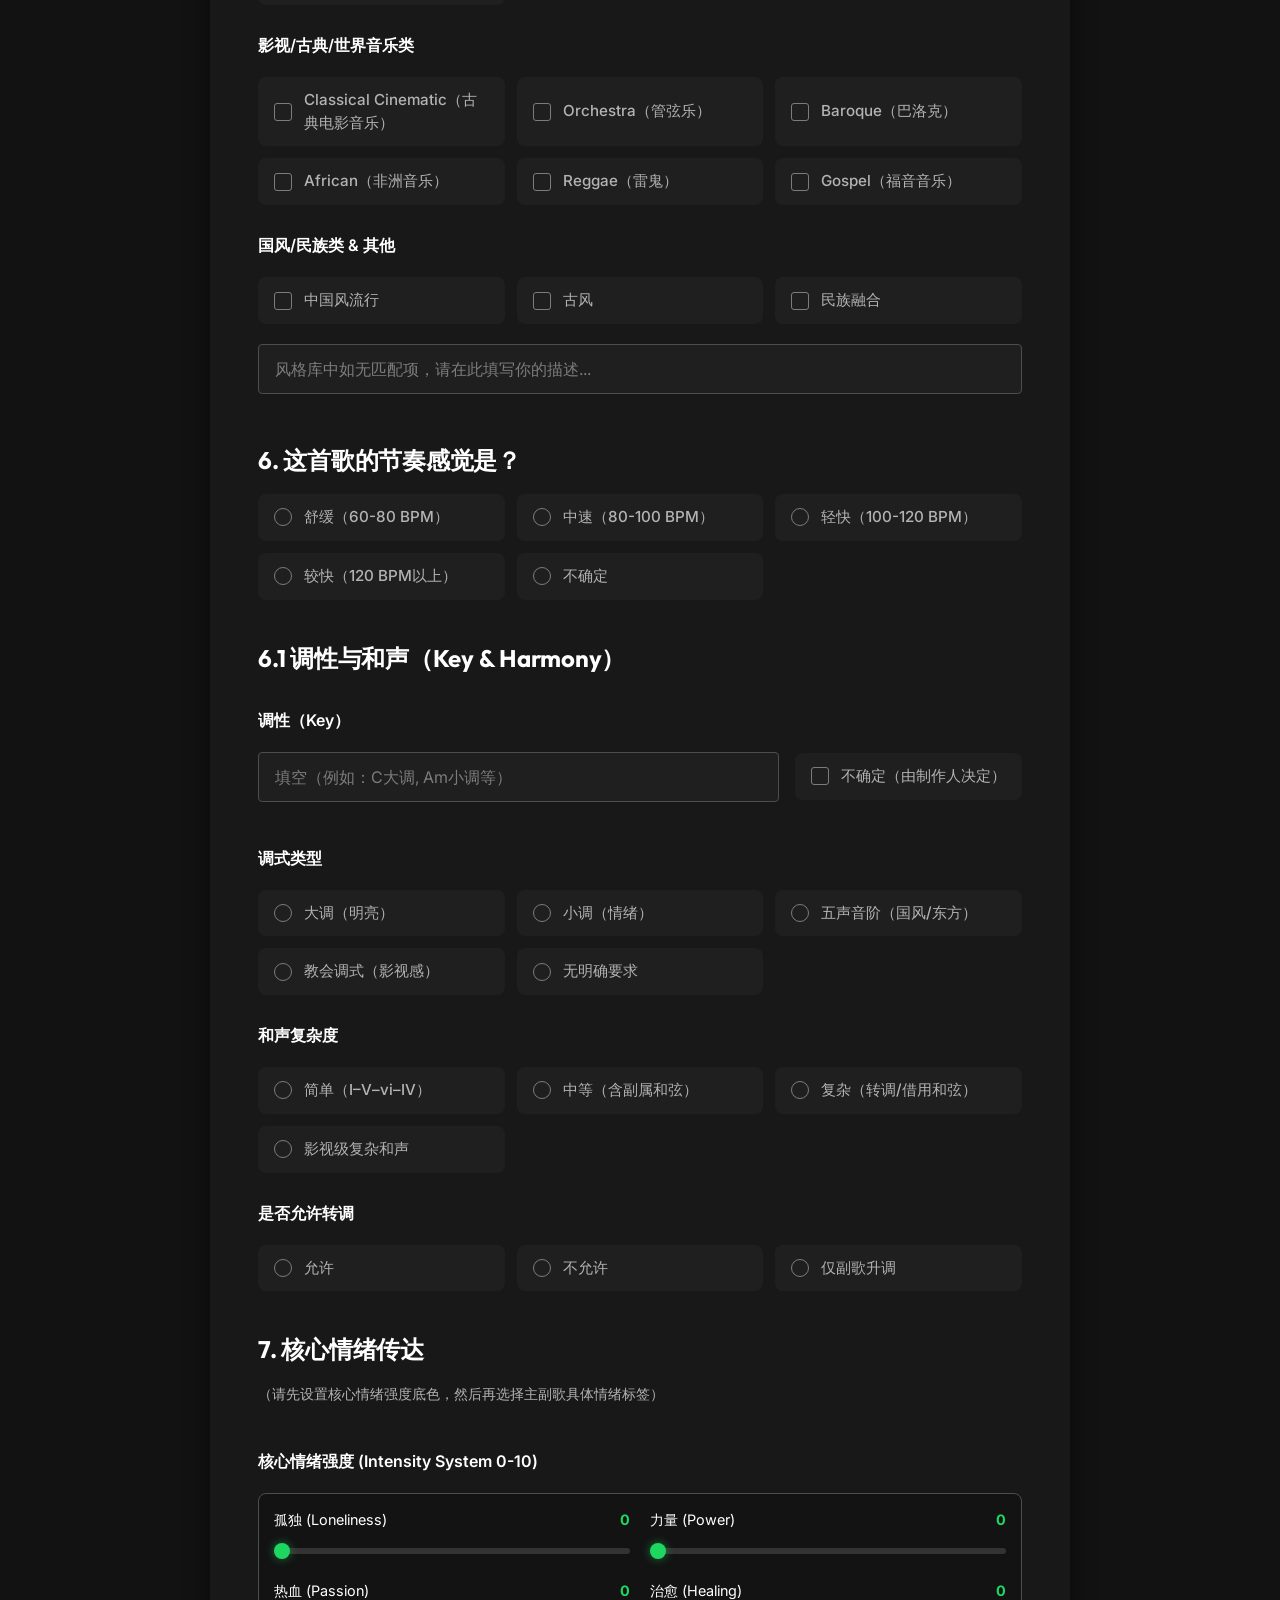
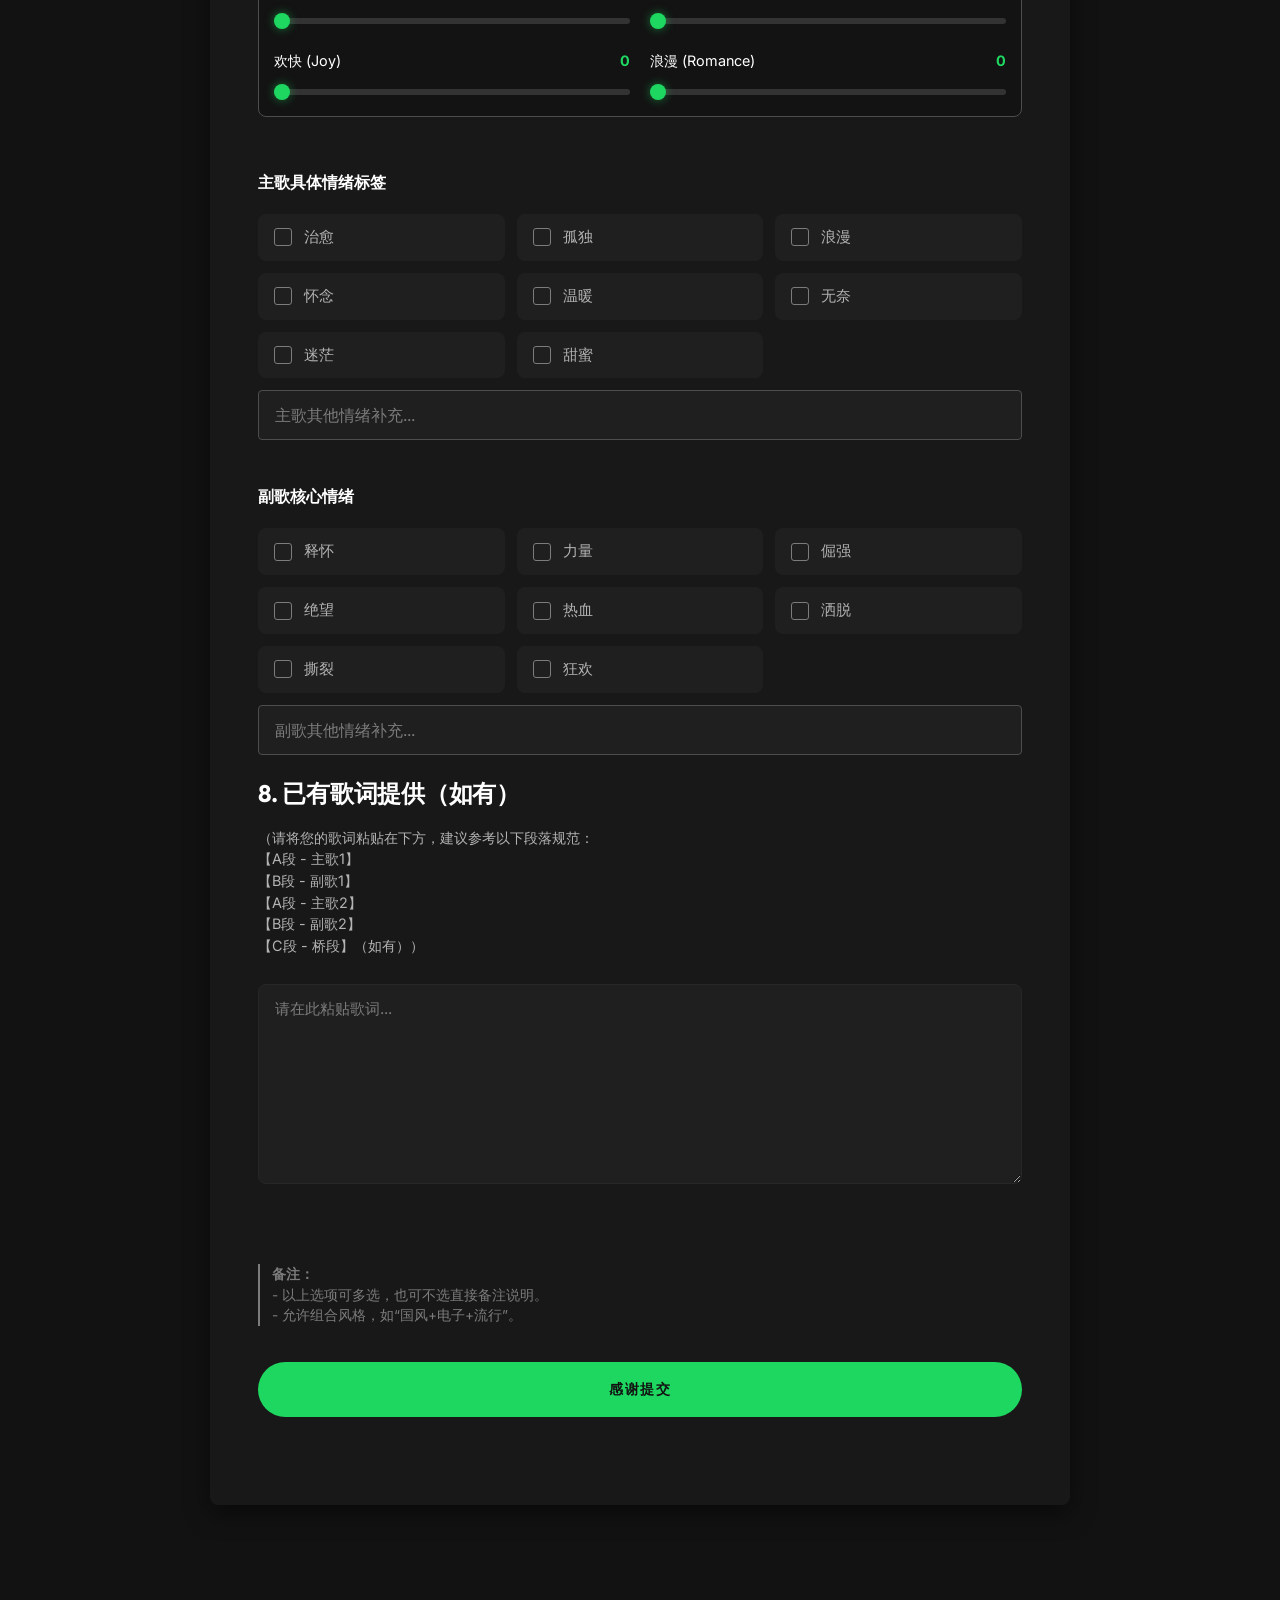
==== commit b694d270: "Upgrade Demand WebForm frontend to AI Instruction Console" ====
--- a/AXS_Demand_WebForm/index.html
+++ b/AXS_Demand_WebForm/index.html
@@ -6,12 +6,12 @@
     <title>AXS MUSIC STUDIO - 音乐风格定位问卷</title>
     <link rel="preconnect" href="https://fonts.googleapis.com">
     <link rel="preconnect" href="https://fonts.gstatic.com" crossorigin>
-    <link href="https://fonts.googleapis.com/css2?family=Inter:wght@300;400;500;600&family=Outfit:wght@300;400;600;800&family=JetBrains+Mono:wght@400;500&display=swap" rel="stylesheet">
+    <link href="https://fonts.googleapis.com/css2?family=Inter:wght@300;400;500;600;700&family=Outfit:wght@300;400;600;700;800&family=JetBrains+Mono:wght@400;500&display=swap" rel="stylesheet">
     <link rel="stylesheet" href="css/style.css">
 </head>
 <body>
 
-    <!-- 极客风音频控制中枢 -->
+    <!-- 音频控制中枢 -->
     <div id="audio-controller" class="audio-widget muted">
         <div class="audio-bars">
             <span class="bar"></span>
@@ -40,6 +40,14 @@
             <div class="form-group">
                 <label class="section-question">0. 基础信息与用途</label>
                 
+                <div class="sub-category">生成引擎模式 (AI 核心出卡逻辑)</div>
+                <div class="options-grid" style="margin-bottom: 20px;">
+                    <label class="option-label"><input type="radio" name="engine_mode" value="写实制作（人类风格）">写实制作（人类风格）</label>
+                    <label class="option-label"><input type="radio" name="engine_mode" value="商业爆款（流媒体优化）">商业爆款（流媒体优化）</label>
+                    <label class="option-label"><input type="radio" name="engine_mode" value="影视级（动态叙事）">影视级（动态叙事）</label>
+                    <label class="option-label"><input type="radio" name="engine_mode" value="实验风格（自由生成）">实验风格（自由生成）</label>
+                </div>
+
                 <div class="sub-category">歌曲用途与时长</div>
                 <div class="options-grid">
                     <label class="option-label"><input type="radio" name="usage" value="短视频BGM（约30秒）">短视频BGM（约30秒）</label>
@@ -95,8 +103,35 @@
 
             <!-- 3. 结构与段落处理 -->
             <div class="form-group">
-                <label class="section-question">3. 主歌与副歌感觉</label>
-                
+                <label class="section-question">3. 主歌与副歌感觉及能量曲线</label>
+                
+                <div class="sub-category">结构能量曲线 (Energy Curve)</div>
+                <div style="margin-bottom: 20px; background: rgba(0,0,0,0.2); padding: 15px; border-radius: 8px; border: 1px solid var(--hairline-strong);">
+                    <div style="margin-bottom: 15px;">
+                        <label style="display:flex; justify-content:space-between; margin-bottom:5px; color: var(--text-primary); font-size: 0.9rem;">
+                            <span>A段能量 (Verse: 1-5)</span>
+                            <span id="energy_a_val" style="color: var(--accent); font-weight: bold;">3</span>
+                        </label>
+                        <input type="range" id="energy_a" name="energy_a" min="1" max="5" value="3" class="cyber-slider" oninput="document.getElementById('energy_a_val').innerText = this.value">
+                    </div>
+                    <div style="margin-bottom: 15px;">
+                        <label style="display:flex; justify-content:space-between; margin-bottom:5px; color: var(--text-primary); font-size: 0.9rem;">
+                            <span>B段能量 (Chorus: 6-10)</span>
+                            <span id="energy_b_val" style="color: var(--accent); font-weight: bold;">8</span>
+                        </label>
+                        <input type="range" id="energy_b" name="energy_b" min="6" max="10" value="8" class="cyber-slider" oninput="document.getElementById('energy_b_val').innerText = this.value">
+                    </div>
+                    <div>
+                        <label style="display:block; margin-bottom:8px; color: var(--text-primary); font-size: 0.9rem;">桥段动态 (Bridge)</label>
+                        <div class="options-grid">
+                            <label class="option-label"><input type="radio" name="energy_bridge" value="下降 (Drop)">下降 (Drop)</label>
+                            <label class="option-label"><input type="radio" name="energy_bridge" value="上升 (Build-up)">上升 (Build-up)</label>
+                            <label class="option-label"><input type="radio" name="energy_bridge" value="爆发 (Explosion)">爆发 (Explosion)</label>
+                            <label class="option-label"><input type="radio" name="energy_bridge" value="无桥段">无桥段</label>
+                        </div>
+                    </div>
+                </div>
+
                 <div class="sub-category">主歌感觉</div>
                 <div class="options-grid">
                     <label class="option-label"><input type="checkbox" name="verse_vibe" value="安静/内敛">安静/内敛</label>
@@ -151,8 +186,8 @@
 
             <!-- 5. 整体音乐风格 -->
             <div class="form-group">
-                <label class="section-question">5. 整体音乐风格</label>
-                <div class="question-subtext">（可多选组合，如“国风+电子+流行”）</div>
+                <label class="section-question">5. 整体音乐风格 (主次锁定)</label>
+                <div class="question-subtext">（点击选择：第1次点击为【主风格】，第2-3次为【次风格】。最多选3项）</div>
                 
                 <div class="sub-category">流行类</div>
                 <div class="options-grid">
@@ -276,10 +311,50 @@
 
             <!-- 7. 核心情绪 -->
             <div class="form-group">
-                <label class="section-question">7. 你希望这首歌传达的核心情绪是？</label>
-                <div class="question-subtext">（建议各选1-2个）</div>
-                
-                <div class="sub-category">主歌核心情绪</div>
+                <label class="section-question">7. 核心情绪传达</label>
+                <div class="question-subtext">（请先设置核心情绪强度底色，然后再选择主副歌具体情绪标签）</div>
+
+                <div class="sub-category">核心情绪强度 (Intensity System 0-10)</div>
+                <div style="margin-bottom: 25px; background: rgba(0,0,0,0.2); padding: 15px; border-radius: 8px; border: 1px solid var(--hairline-strong); display: grid; grid-template-columns: 1fr 1fr; gap: 20px;">
+                    <div>
+                        <label style="display:flex; justify-content:space-between; margin-bottom:5px; font-size: 0.9rem;">
+                            <span>孤独 (Loneliness)</span><span id="int_lonely_val" style="color: var(--accent); font-weight: bold;">0</span>
+                        </label>
+                        <input type="range" id="int_lonely" name="int_lonely" min="0" max="10" value="0" class="cyber-slider" oninput="document.getElementById('int_lonely_val').innerText = this.value">
+                    </div>
+                    <div>
+                        <label style="display:flex; justify-content:space-between; margin-bottom:5px; font-size: 0.9rem;">
+                            <span>力量 (Power)</span><span id="int_power_val" style="color: var(--accent); font-weight: bold;">0</span>
+                        </label>
+                        <input type="range" id="int_power" name="int_power" min="0" max="10" value="0" class="cyber-slider" oninput="document.getElementById('int_power_val').innerText = this.value">
+                    </div>
+                    <div>
+                        <label style="display:flex; justify-content:space-between; margin-bottom:5px; font-size: 0.9rem;">
+                            <span>热血 (Passion)</span><span id="int_passion_val" style="color: var(--accent); font-weight: bold;">0</span>
+                        </label>
+                        <input type="range" id="int_passion" name="int_passion" min="0" max="10" value="0" class="cyber-slider" oninput="document.getElementById('int_passion_val').innerText = this.value">
+                    </div>
+                    <div>
+                        <label style="display:flex; justify-content:space-between; margin-bottom:5px; font-size: 0.9rem;">
+                            <span>治愈 (Healing)</span><span id="int_healing_val" style="color: var(--accent); font-weight: bold;">0</span>
+                        </label>
+                        <input type="range" id="int_healing" name="int_healing" min="0" max="10" value="0" class="cyber-slider" oninput="document.getElementById('int_healing_val').innerText = this.value">
+                    </div>
+                    <div>
+                        <label style="display:flex; justify-content:space-between; margin-bottom:5px; font-size: 0.9rem;">
+                            <span>欢快 (Joy)</span><span id="int_joy_val" style="color: var(--accent); font-weight: bold;">0</span>
+                        </label>
+                        <input type="range" id="int_joy" name="int_joy" min="0" max="10" value="0" class="cyber-slider" oninput="document.getElementById('int_joy_val').innerText = this.value">
+                    </div>
+                    <div>
+                        <label style="display:flex; justify-content:space-between; margin-bottom:5px; font-size: 0.9rem;">
+                            <span>浪漫 (Romance)</span><span id="int_romance_val" style="color: var(--accent); font-weight: bold;">0</span>
+                        </label>
+                        <input type="range" id="int_romance" name="int_romance" min="0" max="10" value="0" class="cyber-slider" oninput="document.getElementById('int_romance_val').innerText = this.value">
+                    </div>
+                </div>
+                
+                <div class="sub-category">主歌具体情绪标签</div>
                 <div class="options-grid">
                     <label class="option-label"><input type="checkbox" name="verse_emotion" value="治愈">治愈</label>
                     <label class="option-label"><input type="checkbox" name="verse_emotion" value="孤独">孤独</label>
--- a/AXS_Demand_WebForm/css/style.css
+++ b/AXS_Demand_WebForm/css/style.css
@@ -1,404 +1,364 @@
 :root {
-            /* AXS Cinematic Dark Theme Tokens */
-            --canvas: #09090b;
-            --canvas-deep: #000000;
-            --surface-card: rgba(24, 24, 27, 0.6);
-            --surface-input: rgba(9, 9, 11, 0.8);
-            
-            --accent: #818cf8;
-            --accent-glow: rgba(129, 140, 248, 0.2);
-            --accent-gradient: linear-gradient(135deg, #c084fc, #818cf8);
-            
-            --text-primary: #fafafa;
-            --text-secondary: #a1a1aa;
-            --text-muted: #71717a;
-            
-            --hairline: rgba(255, 255, 255, 0.08);
-            --hairline-strong: rgba(255, 255, 255, 0.15);
-            
-            --radius-md: 8px;
-            --radius-lg: 16px;
-            --radius-pill: 9999px;
-            
-            --font-display: 'Outfit', sans-serif;
-            --font-body: 'Inter', sans-serif;
-            --font-mono: 'JetBrains Mono', monospace;
-        }
-
-        * { box-sizing: border-box; margin: 0; padding: 0; }
-
-        body {
-            background-color: var(--canvas-deep);
-            color: var(--text-primary);
-            font-family: var(--font-body);
-            line-height: 1.6;
-            min-height: 100vh;
-            display: flex;
-            flex-direction: column;
-            align-items: center;
-            position: relative;
-            margin: 0;
-            padding: 48px 20px 100px 20px;
-            overflow-x: hidden;
-        }
-
-        /* 置顶特效 Logo */
-        .top-logo {
-            font-family: var(--font-display);
-            font-size: 2rem;
-            font-weight: 800;
-            color: var(--text-primary);
-            letter-spacing: -0.02em;
-            display: flex;
-            align-items: center;
-            justify-content: center;
-            gap: 12px;
-            margin-bottom: 32px;
-            cursor: default;
-            position: relative;
-            animation: subtle-glitch 5s infinite;
-        }
-        
-        @keyframes subtle-glitch {
-            0%, 90%, 100% { text-shadow: 0 0 0 rgba(0,255,255,0), 0 0 0 rgba(255,0,0,0); transform: translate(0, 0); }
-            92% { text-shadow: 2px 0 0 rgba(0,255,255,0.7), -2px 0 0 rgba(255,0,0,0.7); transform: translate(-1px, 0); }
-            95% { text-shadow: -2px 0 0 rgba(0,255,255,0.7), 2px 0 0 rgba(255,0,0,0.7); transform: translate(1px, 0); }
-            98% { text-shadow: 2px 0 0 rgba(0,255,255,0.7), -2px 0 0 rgba(255,0,0,0.7); transform: translate(-1px, 0); }
-        }
-
-        .top-logo span {
-            background: var(--accent-gradient);
-            -webkit-background-clip: text;
-            -webkit-text-fill-color: transparent;
-        }
-
-        /* 赛博极光背景氛围装饰 */
-        body::before, body::after {
-            content: '';
-            position: fixed;
-            width: 800px;
-            height: 800px;
-            border-radius: 50%;
-            filter: blur(140px);
-            z-index: 0;
-            opacity: 0.12;
-            pointer-events: none;
-        }
-        body::before {
-            top: -300px; left: -200px;
-            background: #c084fc;
-        }
-        body::after {
-            bottom: -300px; right: -200px;
-            background: #818cf8;
-        }
-
-        .container {
-            width: 100%;
-            max-width: 860px;
-            position: relative;
-            z-index: 10;
-            display: flex;
-            flex-direction: column;
-        }
-
-        .form-header {
-            text-align: center;
-            margin-bottom: 48px;
-        }
-        .form-header h2 {
-            font-family: var(--font-display);
-            font-size: 2.2rem;
-            font-weight: 800;
-            margin-bottom: 8px;
-            color: var(--text-primary);
-        }
-        .form-header p {
-            color: var(--text-secondary);
-            font-size: 1rem;
-            letter-spacing: 0.02em;
-        }
-
-        .glass-panel {
-            background: var(--surface-card);
-            backdrop-filter: blur(24px);
-            -webkit-backdrop-filter: blur(24px);
-            border: 1px solid var(--hairline);
-            border-radius: var(--radius-lg);
-            padding: 48px;
-            box-shadow: 0 32px 64px rgba(0, 0, 0, 0.4);
-        }
-
-        .form-group {
-            display: flex;
-            flex-direction: column;
-            gap: 12px;
-            margin-bottom: 36px;
-        }
-
-        label.section-question {
-            font-family: var(--font-display);
-            font-size: 1.1rem;
-            font-weight: 600;
-            color: var(--text-primary);
-            letter-spacing: 0.03em;
-            display: block;
-            border-left: 3px solid var(--accent);
-            padding-left: 12px;
-            margin-bottom: 4px;
-        }
-        
-        .question-subtext {
-            font-size: 0.85rem;
-            color: var(--text-secondary);
-            margin-left: 15px;
-            margin-top: -8px;
-            margin-bottom: 8px;
-        }
-
-        .sub-category {
-            font-family: var(--font-display);
-            font-size: 0.95rem;
-            color: var(--accent);
-            margin-top: 16px;
-            margin-bottom: 8px;
-            font-weight: 600;
-        }
-
-        input[type="text"] {
-            background: var(--surface-input);
-            border: 1px solid var(--hairline);
-            color: var(--text-primary);
-            font-family: var(--font-body);
-            font-size: 1rem;
-            padding: 14px 16px;
-            border-radius: var(--radius-md);
-            outline: none;
-            transition: all 0.2s ease;
-            width: 100%;
-            margin-bottom: 8px;
-        }
-        input[type="text"]:focus {
-            border-color: var(--accent);
-            box-shadow: 0 0 0 3px var(--accent-glow);
-            background: #000;
-        }
-
-        /* Checkbox & Radio Grid */
-        .options-grid {
-            display: grid;
-            grid-template-columns: repeat(auto-fill, minmax(200px, 1fr));
-            gap: 12px;
-        }
-
-        .option-label {
-            display: flex;
-            align-items: center;
-            gap: 12px;
-            background: var(--surface-input);
-            padding: 12px 16px;
-            border-radius: var(--radius-md);
-            border: 1px solid var(--hairline);
-            cursor: pointer;
-            transition: all 0.2s ease;
-            color: var(--text-secondary);
-            font-size: 0.95rem;
-            user-select: none;
-        }
-        .option-label:hover {
-            border-color: var(--hairline-strong);
-            background: rgba(255,255,255,0.05);
-            color: var(--text-primary);
-        }
-        .option-label input[type="checkbox"],
-        .option-label input[type="radio"] {
-            appearance: none;
-            width: 20px;
-            height: 20px;
-            border: 2px solid var(--text-muted);
-            border-radius: 4px;
-            background: transparent;
-            cursor: pointer;
-            position: relative;
-            transition: all 0.2s ease;
-            flex-shrink: 0;
-        }
-        .option-label input[type="radio"] {
-            border-radius: 50%;
-        }
-        .option-label input:checked {
-            border-color: var(--accent);
-            background: var(--accent);
-            box-shadow: 0 0 10px var(--accent-glow);
-        }
-        .option-label input[type="checkbox"]:checked::after {
-            content: '✓';
-            position: absolute;
-            color: var(--canvas-deep);
-            font-size: 14px;
-            font-weight: 800;
-            top: 50%; left: 50%;
-            transform: translate(-50%, -50%);
-        }
-        .option-label input[type="radio"]:checked::after {
-            content: '';
-            position: absolute;
-            width: 8px; height: 8px;
-            background: var(--canvas-deep);
-            border-radius: 50%;
-            top: 50%; left: 50%;
-            transform: translate(-50%, -50%);
-        }
-        /* 当选中时，label本身的样式变亮 */
-        .option-label:has(input:checked) {
-            border-color: var(--accent);
-            background: rgba(129, 140, 248, 0.05);
-            color: var(--text-primary);
-            font-weight: 500;
-        }
-
-        .submit-btn {
-            width: 100%;
-            background: var(--text-primary);
-            color: var(--canvas-deep);
-            font-family: var(--font-display);
-            font-size: 1.1rem;
-            font-weight: 600;
-            text-transform: uppercase;
-            letter-spacing: 0.05em;
-            padding: 20px;
-            border: none;
-            border-radius: var(--radius-pill);
-            cursor: pointer;
-            transition: all 0.3s ease;
-            margin-top: 24px;
-        }
-        .submit-btn:hover {
-            transform: translateY(-2px);
-            box-shadow: 0 10px 20px rgba(255, 255, 255, 0.1);
-        }
-
-        .output-console {
-            margin-top: 32px;
-            background: var(--canvas-deep);
-            border: 1px solid var(--hairline-strong);
-            border-radius: var(--radius-md);
-            overflow: hidden;
-            display: none;
-            opacity: 0;
-            transform: translateY(10px);
-            transition: all 0.4s cubic-bezier(0.16, 1, 0.3, 1);
-        }
-        .output-console.visible {
-            display: block;
-            opacity: 1;
-            transform: translateY(0);
-        }
-
-        .console-header {
-            background: rgba(255,255,255,0.02);
-            border-bottom: 1px solid var(--hairline);
-            padding: 12px 16px;
-            display: flex;
-            justify-content: space-between;
-            align-items: center;
-        }
-        .console-title {
-            font-family: var(--font-mono);
-            font-size: 0.8rem;
-            color: var(--text-secondary);
-            display: flex;
-            align-items: center;
-            gap: 8px;
-        }
-        .console-title::before {
-            content: '';
-            display: inline-block;
-            width: 8px; height: 8px;
-            background: var(--accent);
-            border-radius: 50%;
-            box-shadow: 0 0 8px var(--accent);
-        }
-        
-        .copy-btn {
-            background: transparent;
-            border: 1px solid var(--hairline-strong);
-            color: var(--text-secondary);
-            font-family: var(--font-mono);
-            font-size: 0.75rem;
-            padding: 6px 12px;
-            border-radius: 4px;
-            cursor: pointer;
-            transition: all 0.2s ease;
-        }
-        .copy-btn:hover {
-            background: var(--text-primary);
-            color: var(--canvas-deep);
-            border-color: var(--text-primary);
-        }
-
-        .console-code {
-            padding: 24px;
-            font-family: var(--font-mono);
-            font-size: 0.9rem;
-            color: var(--accent);
-            line-height: 1.7;
-            white-space: pre-wrap;
-            word-wrap: break-word;
-        }
-
-        @media (max-width: 768px) {
-            body { padding: 24px 16px 80px 16px; }
-            .top-logo { font-size: 1.5rem; margin-bottom: 24px; }
-            .options-grid { grid-template-columns: 1fr; }
-            .form-header h2 { font-size: 2rem; }
-            .glass-panel { padding: 24px 16px; }
-        }
-
-/* 极客风悬浮音频控件 */
+    /* Spotify Dark Immersive Tokens */
+    --base: #121212;
+    --surface-dark: #181818;
+    --surface-light: #1f1f1f;
+    --surface-elevated: #282828;
+    --surface-active: #333333;
+    
+    --accent: #1ed760;
+    --accent-hover: #1fdf64;
+    --accent-active: #169c46;
+    
+    --text-primary: #ffffff;
+    --text-secondary: #b3b3b3;
+    --text-muted: #7c7c7c;
+    
+    --hairline: #272727;
+    --hairline-strong: #4d4d4d;
+    
+    --radius-sm: 4px;
+    --radius-md: 8px;
+    --radius-pill: 9999px;
+    --radius-circle: 50%;
+    
+    --shadow-heavy: rgba(0,0,0,0.5) 0px 8px 24px;
+    --shadow-medium: rgba(0,0,0,0.3) 0px 8px 8px;
+    
+    --font-display: 'Outfit', sans-serif;
+    --font-body: 'Inter', sans-serif;
+}
+
+* { box-sizing: border-box; margin: 0; padding: 0; }
+
+body {
+    background-color: var(--base);
+    color: var(--text-primary);
+    font-family: var(--font-body);
+    line-height: 1.5;
+    min-height: 100vh;
+    display: flex;
+    flex-direction: column;
+    align-items: center;
+    position: relative;
+    margin: 0;
+    padding: 48px 20px 100px 20px;
+    overflow-x: hidden;
+}
+
+.container {
+    width: 100%;
+    max-width: 860px;
+    position: relative;
+    z-index: 10;
+    display: flex;
+    flex-direction: column;
+}
+
+/* Logo & Header */
+.top-logo {
+    font-family: var(--font-display);
+    font-size: 2.2rem;
+    font-weight: 800;
+    color: var(--text-primary);
+    letter-spacing: -0.02em;
+    display: flex;
+    align-items: center;
+    justify-content: center;
+    gap: 12px;
+    margin-bottom: 24px;
+    cursor: default;
+}
+.top-logo span {
+    color: var(--text-secondary);
+    font-weight: 600;
+}
+
+.form-header {
+    text-align: center;
+    margin-bottom: 56px;
+}
+.form-header h2 {
+    font-family: var(--font-display);
+    font-size: 2.5rem;
+    font-weight: 800;
+    letter-spacing: -0.02em;
+    margin-bottom: 12px;
+    color: var(--text-primary);
+}
+.form-header p {
+    color: var(--text-secondary);
+    font-size: 1rem;
+    font-weight: 400;
+}
+
+/* Form Panel */
+.glass-panel {
+    background: var(--surface-dark);
+    border-radius: var(--radius-md);
+    padding: 48px;
+    /* No border, pure shadow separation */
+    box-shadow: var(--shadow-heavy);
+}
+
+.form-group {
+    display: flex;
+    flex-direction: column;
+    gap: 12px;
+    margin-bottom: 40px;
+}
+
+label.section-question {
+    font-family: var(--font-display);
+    font-size: 1.5rem;
+    font-weight: 700;
+    color: var(--text-primary);
+    letter-spacing: -0.01em;
+    display: block;
+    margin-bottom: 4px;
+}
+
+.question-subtext {
+    font-size: 0.9rem;
+    color: var(--text-secondary);
+    margin-bottom: 16px;
+}
+
+.sub-category {
+    font-family: var(--font-body);
+    font-size: 1rem;
+    color: var(--text-primary);
+    margin-top: 16px;
+    margin-bottom: 8px;
+    font-weight: 600;
+}
+
+/* Inputs */
+input[type="text"], textarea {
+    background: var(--surface-light);
+    border: 1px solid var(--hairline-strong);
+    color: var(--text-primary);
+    font-family: var(--font-body);
+    font-size: 1rem;
+    padding: 14px 16px;
+    border-radius: var(--radius-sm);
+    outline: none;
+    transition: all 0.2s ease;
+    width: 100%;
+    margin-bottom: 8px;
+}
+input[type="text"]:focus, textarea:focus {
+    border-color: var(--text-secondary);
+    background: var(--surface-elevated);
+}
+input::placeholder, textarea::placeholder {
+    color: var(--text-muted);
+}
+
+/* Checkbox & Radio Grid */
+.options-grid {
+    display: grid;
+    grid-template-columns: repeat(auto-fill, minmax(200px, 1fr));
+    gap: 12px;
+}
+
+.option-label {
+    display: flex;
+    align-items: center;
+    gap: 12px;
+    background: var(--surface-light);
+    padding: 12px 16px;
+    border-radius: var(--radius-md);
+    cursor: pointer;
+    transition: all 0.2s ease;
+    color: var(--text-secondary);
+    font-size: 0.95rem;
+    font-weight: 500;
+    user-select: none;
+}
+.option-label:hover {
+    background: var(--surface-elevated);
+    color: var(--text-primary);
+}
+.option-label input[type="checkbox"],
+.option-label input[type="radio"] {
+    appearance: none;
+    width: 18px;
+    height: 18px;
+    border: 1px solid var(--text-muted);
+    border-radius: 3px;
+    background: transparent;
+    cursor: pointer;
+    position: relative;
+    transition: all 0.2s ease;
+    flex-shrink: 0;
+}
+.option-label input[type="radio"] {
+    border-radius: 50%;
+}
+.option-label input:checked {
+    background: var(--accent);
+    border-color: var(--accent);
+}
+.option-label input[type="checkbox"]:checked::after {
+    content: '';
+    position: absolute;
+    width: 4px;
+    height: 9px;
+    border: solid var(--base);
+    border-width: 0 2px 2px 0;
+    top: 2px;
+    left: 5px;
+    transform: rotate(45deg);
+}
+.option-label input[type="radio"]:checked::after {
+    content: '';
+    position: absolute;
+    width: 6px; height: 6px;
+    background: var(--base);
+    border-radius: 50%;
+    top: 50%; left: 50%;
+    transform: translate(-50%, -50%);
+}
+.option-label:has(input:checked) {
+    background: var(--surface-active);
+    color: var(--text-primary);
+}
+
+/* Submit Button */
+.submit-btn {
+    width: 100%;
+    background: var(--accent);
+    color: var(--base);
+    font-family: var(--font-body);
+    font-size: 0.88rem;
+    font-weight: 700;
+    text-transform: uppercase;
+    letter-spacing: 1.5px;
+    padding: 18px 24px;
+    border: none;
+    border-radius: var(--radius-pill);
+    cursor: pointer;
+    transition: all 0.2s ease;
+    margin-top: 24px;
+}
+.submit-btn:hover {
+    background: var(--accent-hover);
+    transform: scale(1.02);
+}
+.submit-btn:active {
+    background: var(--accent-active);
+    transform: scale(0.98);
+}
+
+/* Console Output */
+.output-console {
+    margin-top: 48px;
+    background: var(--surface-light);
+    border-radius: var(--radius-md);
+    overflow: hidden;
+    display: none;
+    opacity: 0;
+    transform: translateY(10px);
+    transition: all 0.3s ease;
+    box-shadow: var(--shadow-heavy);
+}
+.output-console.visible {
+    display: block;
+    opacity: 1;
+    transform: translateY(0);
+}
+
+.console-header {
+    background: var(--surface-elevated);
+    border-bottom: 1px solid var(--hairline);
+    padding: 16px 24px;
+    display: flex;
+    justify-content: space-between;
+    align-items: center;
+}
+.console-title {
+    font-family: var(--font-body);
+    font-size: 0.88rem;
+    font-weight: 600;
+    color: var(--text-primary);
+    text-transform: uppercase;
+    letter-spacing: 1px;
+}
+.copy-btn {
+    background: transparent;
+    border: 1px solid var(--hairline-strong);
+    color: var(--text-secondary);
+    font-family: var(--font-body);
+    font-size: 0.75rem;
+    font-weight: 700;
+    text-transform: uppercase;
+    letter-spacing: 1px;
+    padding: 8px 16px;
+    border-radius: var(--radius-pill);
+    cursor: pointer;
+    transition: all 0.2s ease;
+}
+.copy-btn:hover {
+    color: var(--text-primary);
+    border-color: var(--text-primary);
+}
+.console-code {
+    padding: 24px;
+    font-family: 'JetBrains Mono', monospace;
+    font-size: 0.85rem;
+    color: var(--text-secondary);
+    line-height: 1.6;
+    white-space: pre-wrap;
+    word-wrap: break-word;
+}
+
+@media (max-width: 768px) {
+    body { padding: 32px 16px 80px 16px; }
+    .top-logo { font-size: 1.8rem; }
+    .options-grid { grid-template-columns: 1fr; }
+    .form-header h2 { font-size: 2rem; }
+    .glass-panel { padding: 32px 20px; }
+}
+
+/* Audio Widget */
 .audio-widget {
     position: fixed;
-    top: 130px;
+    top: 32px;
     left: 32px;
     z-index: 100;
     display: flex;
     align-items: center;
     gap: 12px;
-    padding: 8px 16px;
-    background: rgba(10, 10, 10, 0.6);
-    border: 1px solid var(--hairline-strong);
-    border-radius: 4px;
-    backdrop-filter: blur(10px);
+    padding: 10px 18px;
+    background: var(--surface-light);
+    border-radius: var(--radius-pill);
     cursor: pointer;
     transition: all 0.3s ease;
-}
-
+    box-shadow: var(--shadow-medium);
+}
 .audio-widget:hover {
-    border-color: var(--accent);
-    box-shadow: 0 0 15px rgba(0, 255, 255, 0.2);
-}
-
+    background: var(--surface-elevated);
+    transform: scale(1.02);
+}
 .audio-text {
-    font-family: var(--font-display);
-    font-size: 0.8rem;
+    font-family: var(--font-body);
+    font-size: 0.75rem;
     font-weight: 700;
-    letter-spacing: 0.1em;
-    color: var(--text-secondary);
+    letter-spacing: 1px;
+    color: var(--text-secondary);
+    text-transform: uppercase;
     transition: color 0.3s ease;
 }
-
 .audio-widget:not(.muted) .audio-text {
     color: var(--accent);
-    text-shadow: 0 0 8px rgba(0, 255, 255, 0.5);
-}
-
+}
 .audio-bars {
     display: flex;
     align-items: flex-end;
-    gap: 2px;
+    gap: 3px;
     height: 14px;
 }
-
 .audio-bars .bar {
     width: 3px;
     height: 4px;
@@ -406,12 +366,10 @@
     border-radius: 1px;
     transition: background-color 0.3s ease;
 }
-
 .audio-widget:not(.muted) .audio-bars .bar {
     background-color: var(--accent);
     animation: eq-bounce 1s infinite alternate ease-in-out;
 }
-
 .audio-widget:not(.muted) .audio-bars .bar:nth-child(1) { animation-delay: 0.1s; }
 .audio-widget:not(.muted) .audio-bars .bar:nth-child(2) { animation-delay: 0.3s; }
 .audio-widget:not(.muted) .audio-bars .bar:nth-child(3) { animation-delay: 0.0s; }
@@ -421,12 +379,37 @@
     0% { height: 4px; }
     100% { height: 14px; }
 }
-
 @media (max-width: 768px) {
-    .audio-widget {
-        top: 12px;
-        left: 12px;
-        right: auto;
-        padding: 6px 10px;
-    }
-}
+    .audio-widget { top: 16px; left: 16px; padding: 8px 14px; }
+}
+
+
+/* Custom Sliders & Tags */
+.cyber-slider {
+    -webkit-appearance: none;
+    width: 100%;
+    height: 6px;
+    background: var(--surface-active);
+    border-radius: 3px;
+    outline: none;
+}
+.cyber-slider::-webkit-slider-thumb {
+    -webkit-appearance: none;
+    appearance: none;
+    width: 16px;
+    height: 16px;
+    border-radius: 50%;
+    background: var(--accent);
+    cursor: pointer;
+    box-shadow: 0 0 10px rgba(30, 215, 96, 0.5);
+}
+.primary-style {
+    background-color: #ff3399 !important;
+    color: #050505 !important;
+    border-color: #ff3399 !important;
+}
+.secondary-style {
+    background-color: #1ed760 !important;
+    color: #050505 !important;
+    border-color: #1ed760 !important;
+}
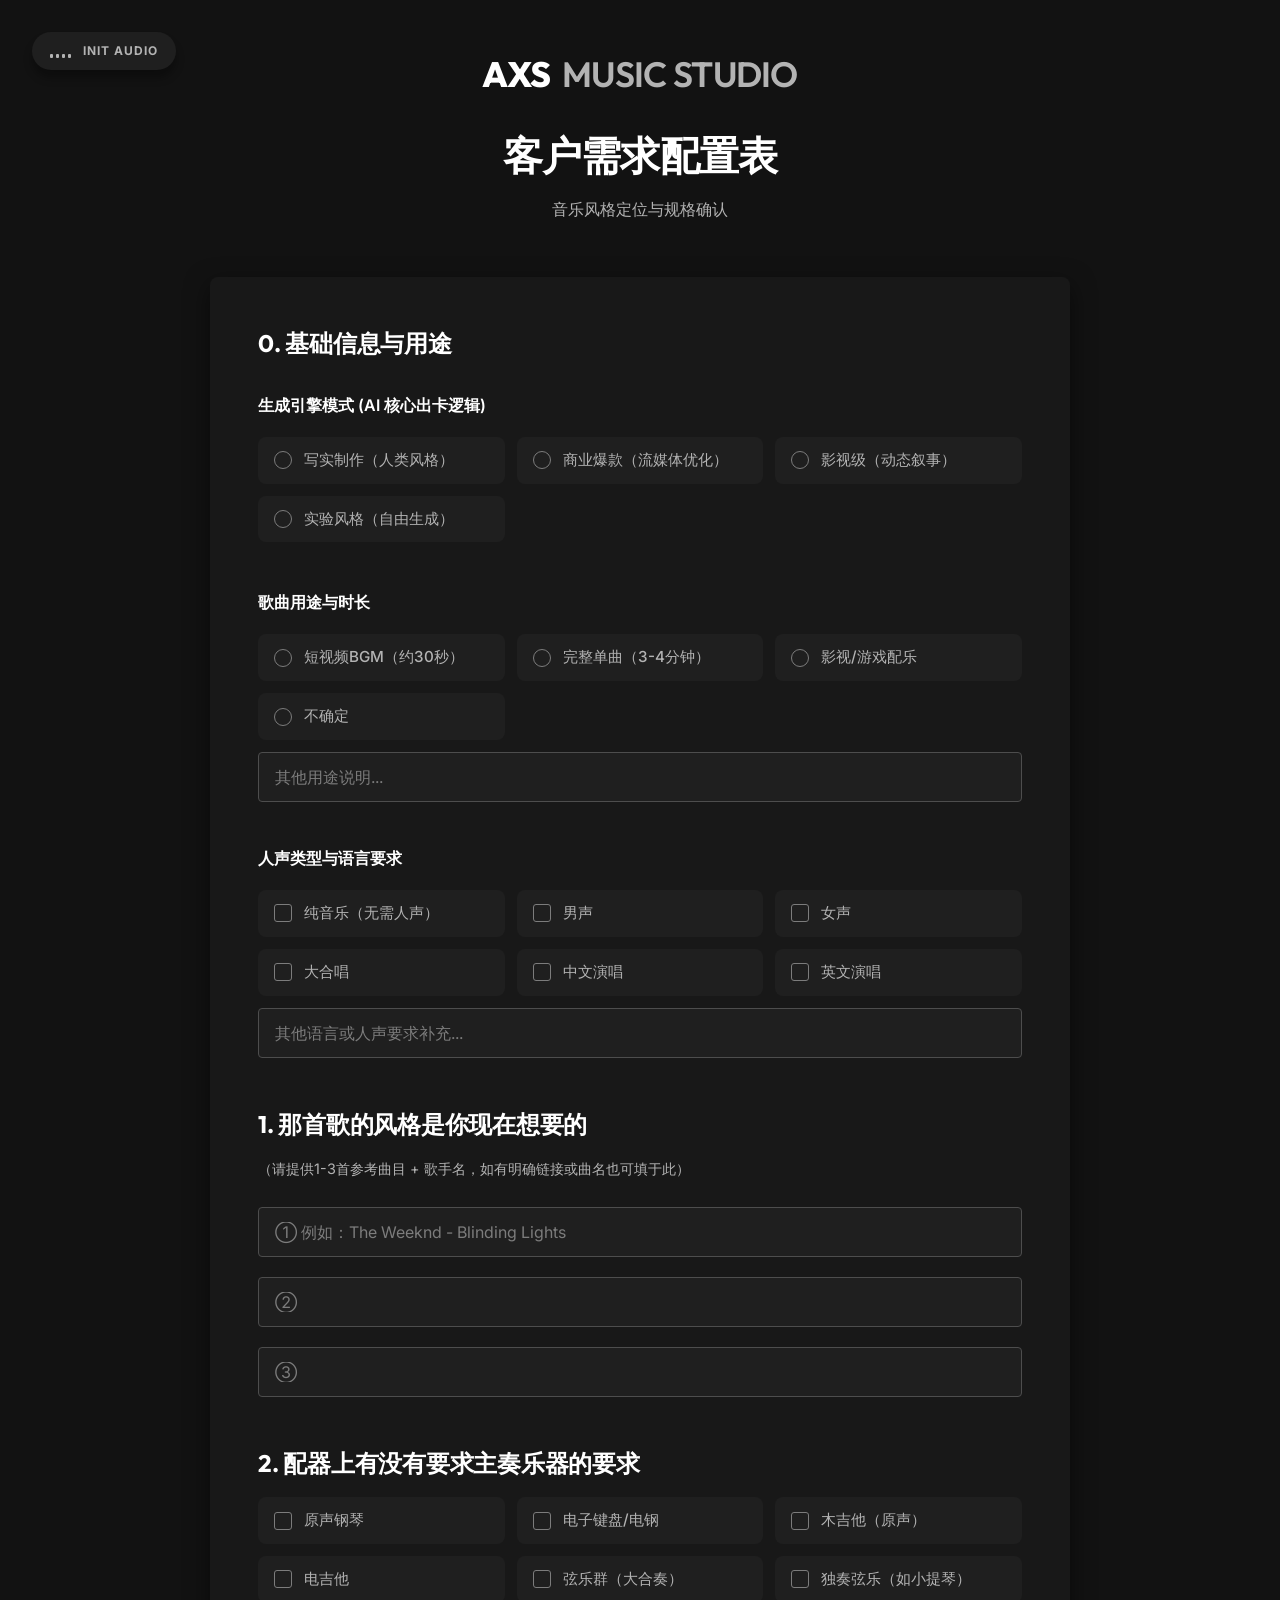
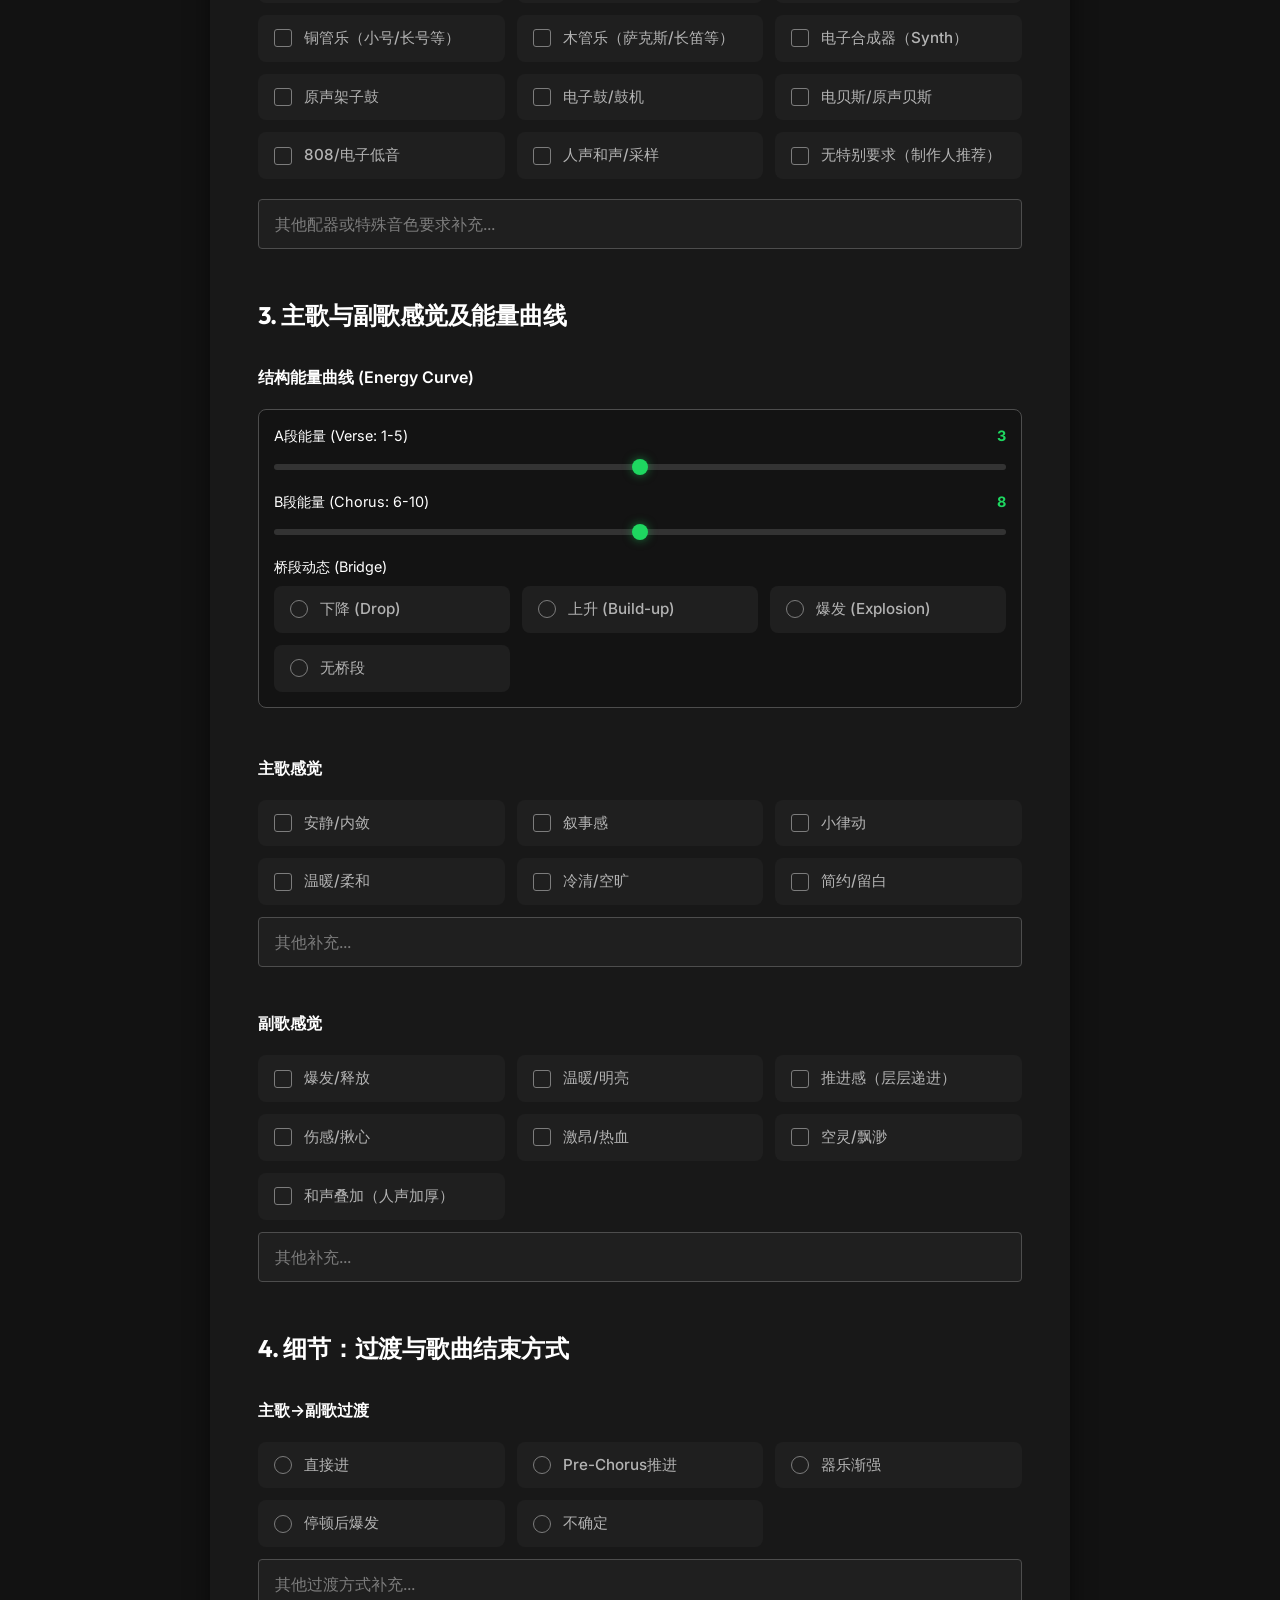
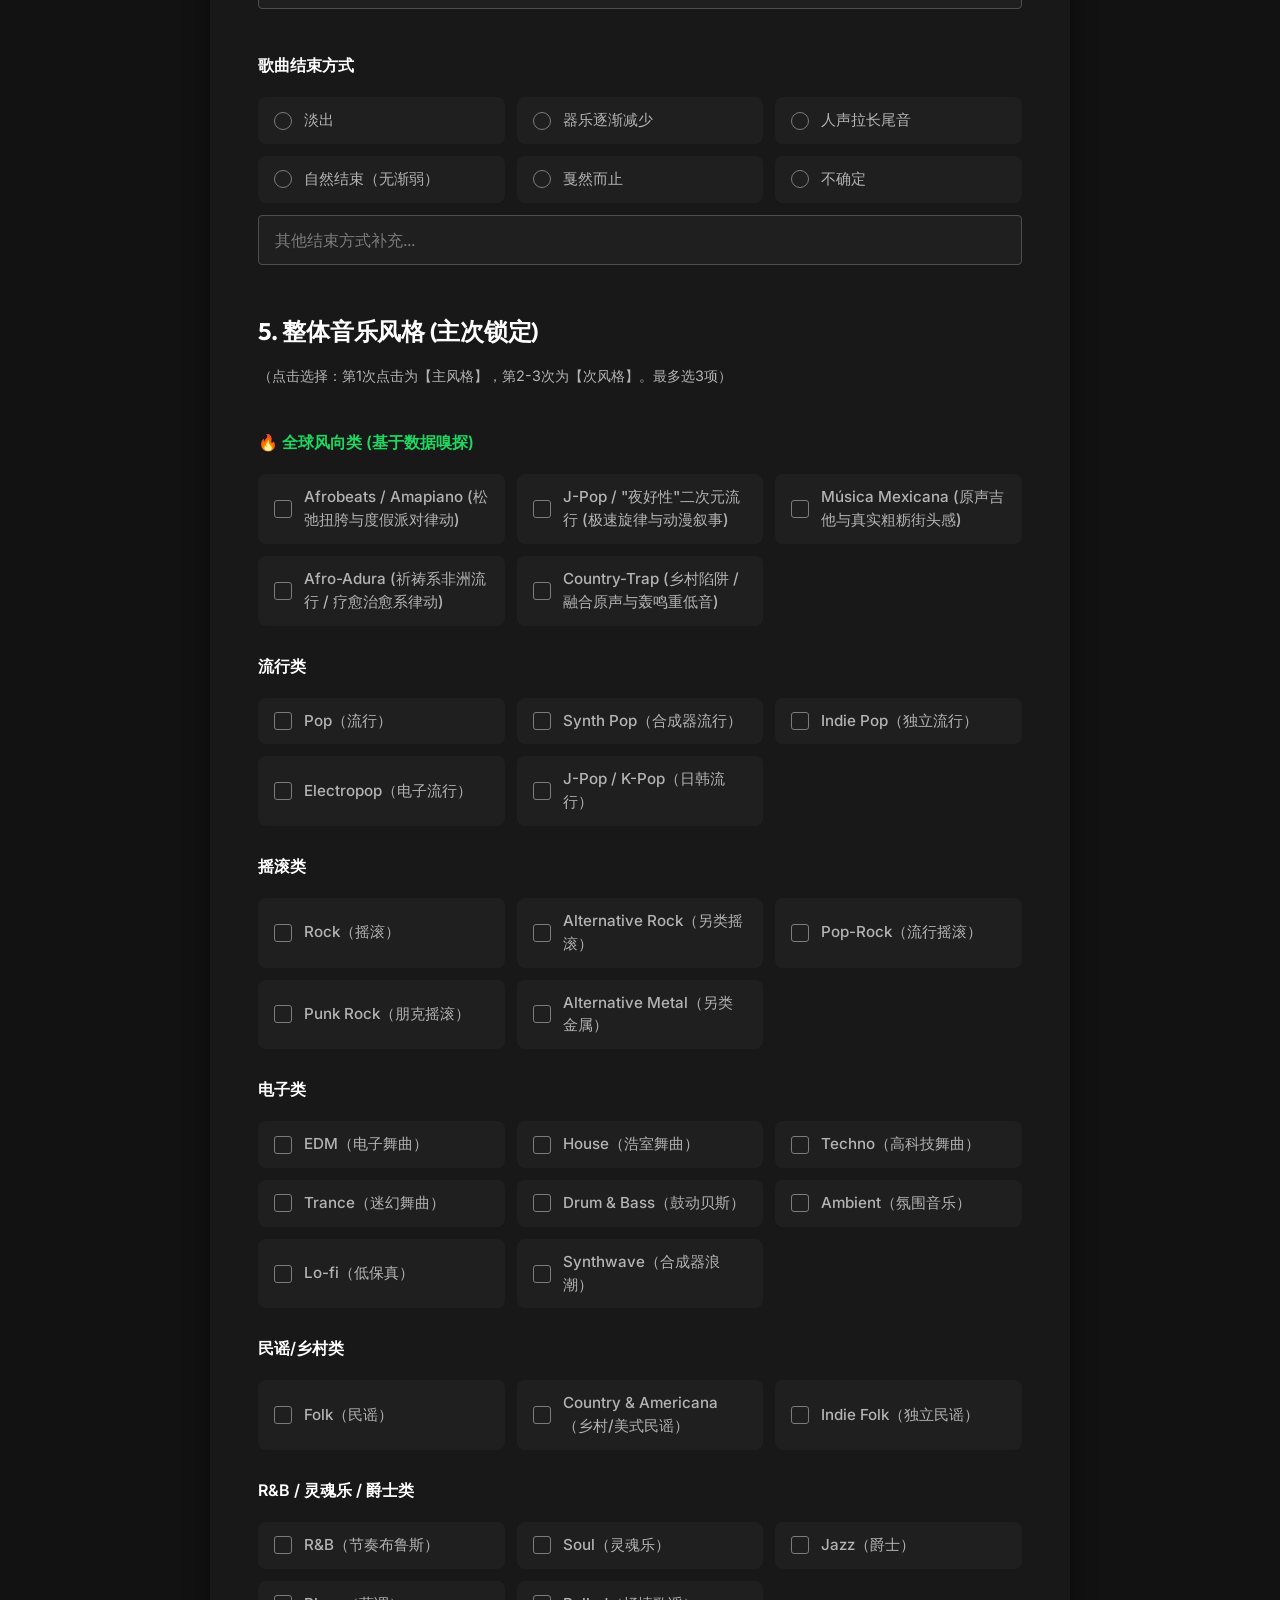
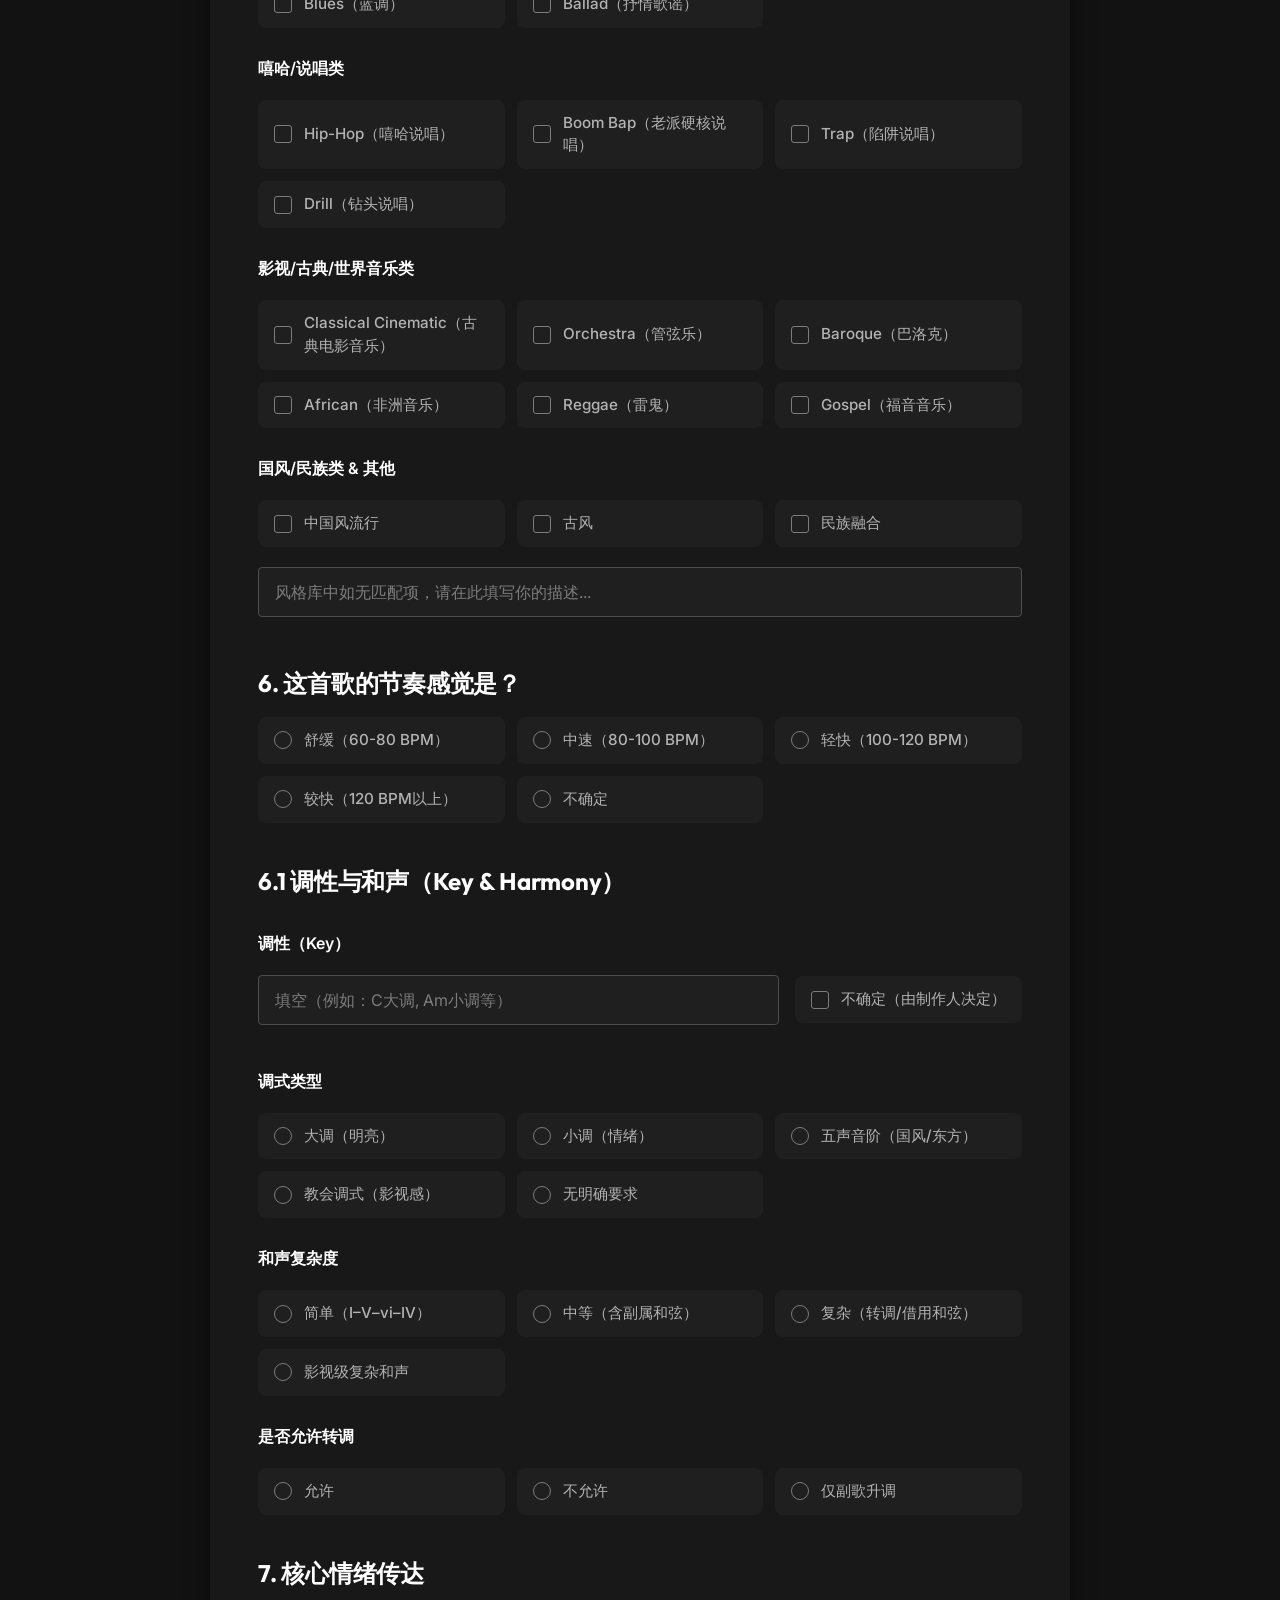
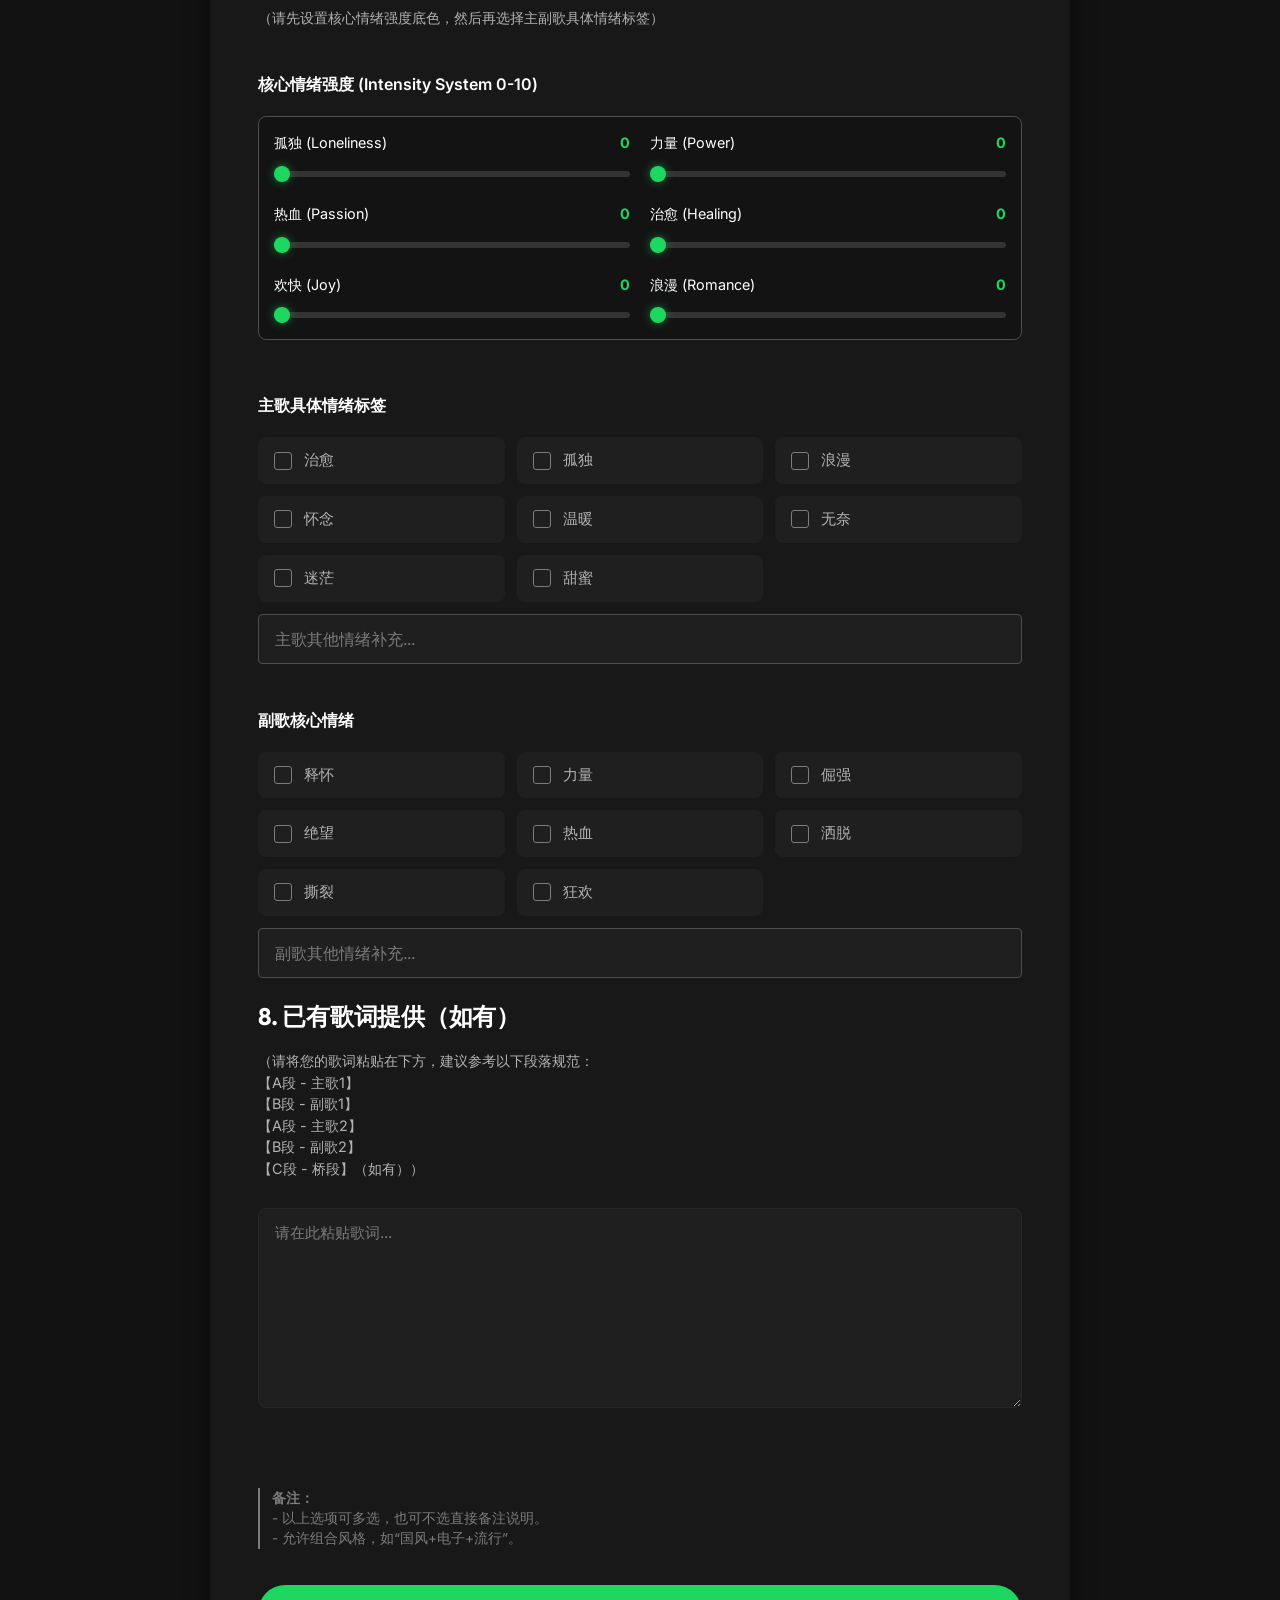
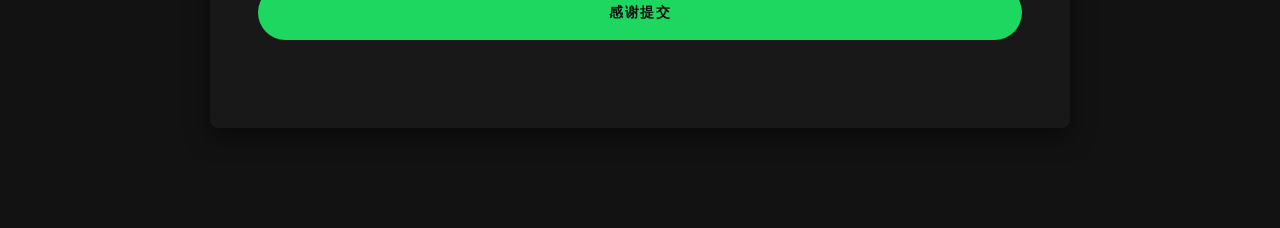
==== commit 7f7a3739: "chore: 更新交付包文案并修复部分 HTML 闭合标签" ====
--- a/AXS_Demand_WebForm/index.html
+++ b/AXS_Demand_WebForm/index.html
@@ -189,6 +189,15 @@
                 <label class="section-question">5. 整体音乐风格 (主次锁定)</label>
                 <div class="question-subtext">（点击选择：第1次点击为【主风格】，第2-3次为【次风格】。最多选3项）</div>
                 
+                <div class="sub-category" style="color: var(--accent);">🔥 全球风向类 (基于数据嗅探)</div>
+                <div class="options-grid">
+                    <label class="option-label"><input type="checkbox" name="genre" value="Afrobeats / Amapiano (松弛扭胯与度假派对律动)">Afrobeats / Amapiano (松弛扭胯与度假派对律动)</label>
+                    <label class="option-label"><input type="checkbox" name="genre" value="J-Pop / &quot;夜好性&quot;二次元流行 (极速旋律与动漫叙事)">J-Pop / "夜好性"二次元流行 (极速旋律与动漫叙事)</label>
+                    <label class="option-label"><input type="checkbox" name="genre" value="Música Mexicana (原声吉他与真实粗粝街头感)">Música Mexicana (原声吉他与真实粗粝街头感)</label>
+                    <label class="option-label"><input type="checkbox" name="genre" value="Afro-Adura (祈祷系非洲流行 / 疗愈治愈系律动)">Afro-Adura (祈祷系非洲流行 / 疗愈治愈系律动)</label>
+                    <label class="option-label"><input type="checkbox" name="genre" value="Country-Trap (乡村陷阱 / 融合原声与轰鸣重低音)">Country-Trap (乡村陷阱 / 融合原声与轰鸣重低音)</label>
+                </div>
+
                 <div class="sub-category">流行类</div>
                 <div class="options-grid">
                     <label class="option-label"><input type="checkbox" name="genre" value="Pop（流行）">Pop（流行）</label>
